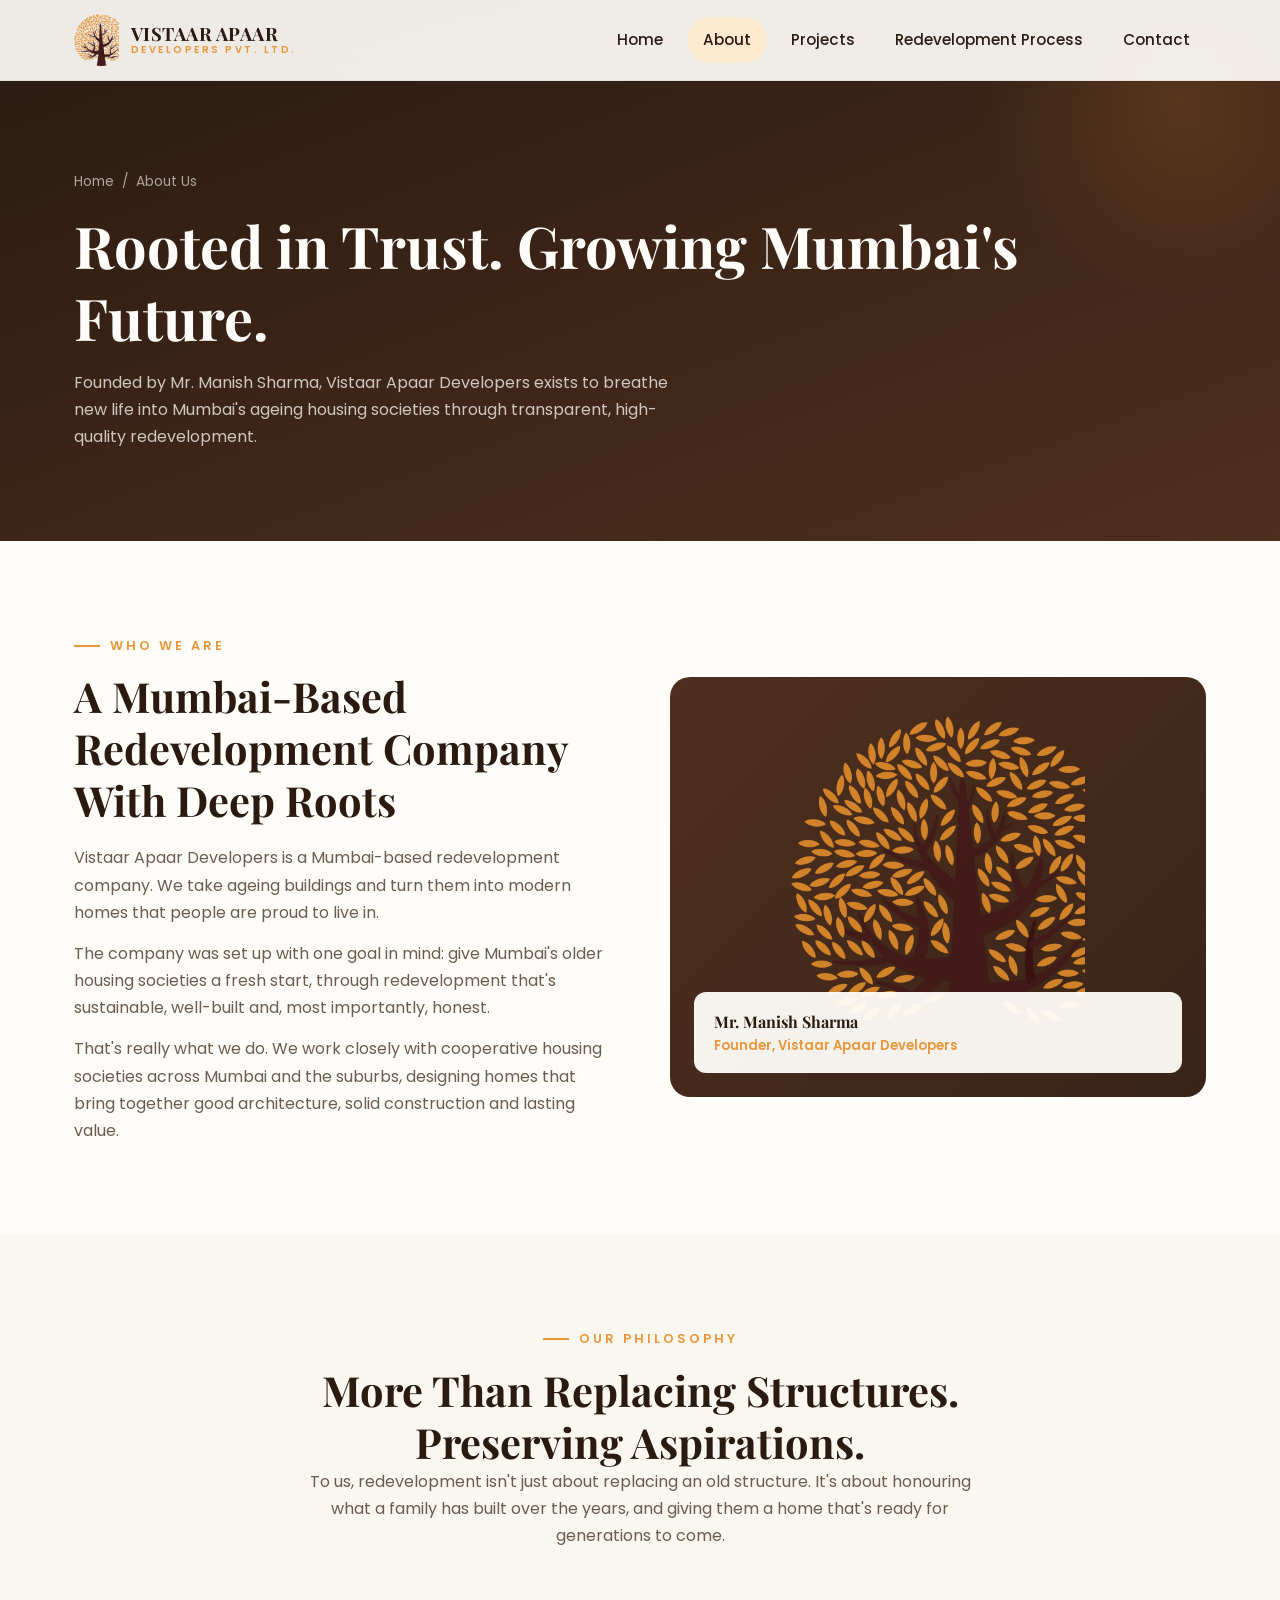
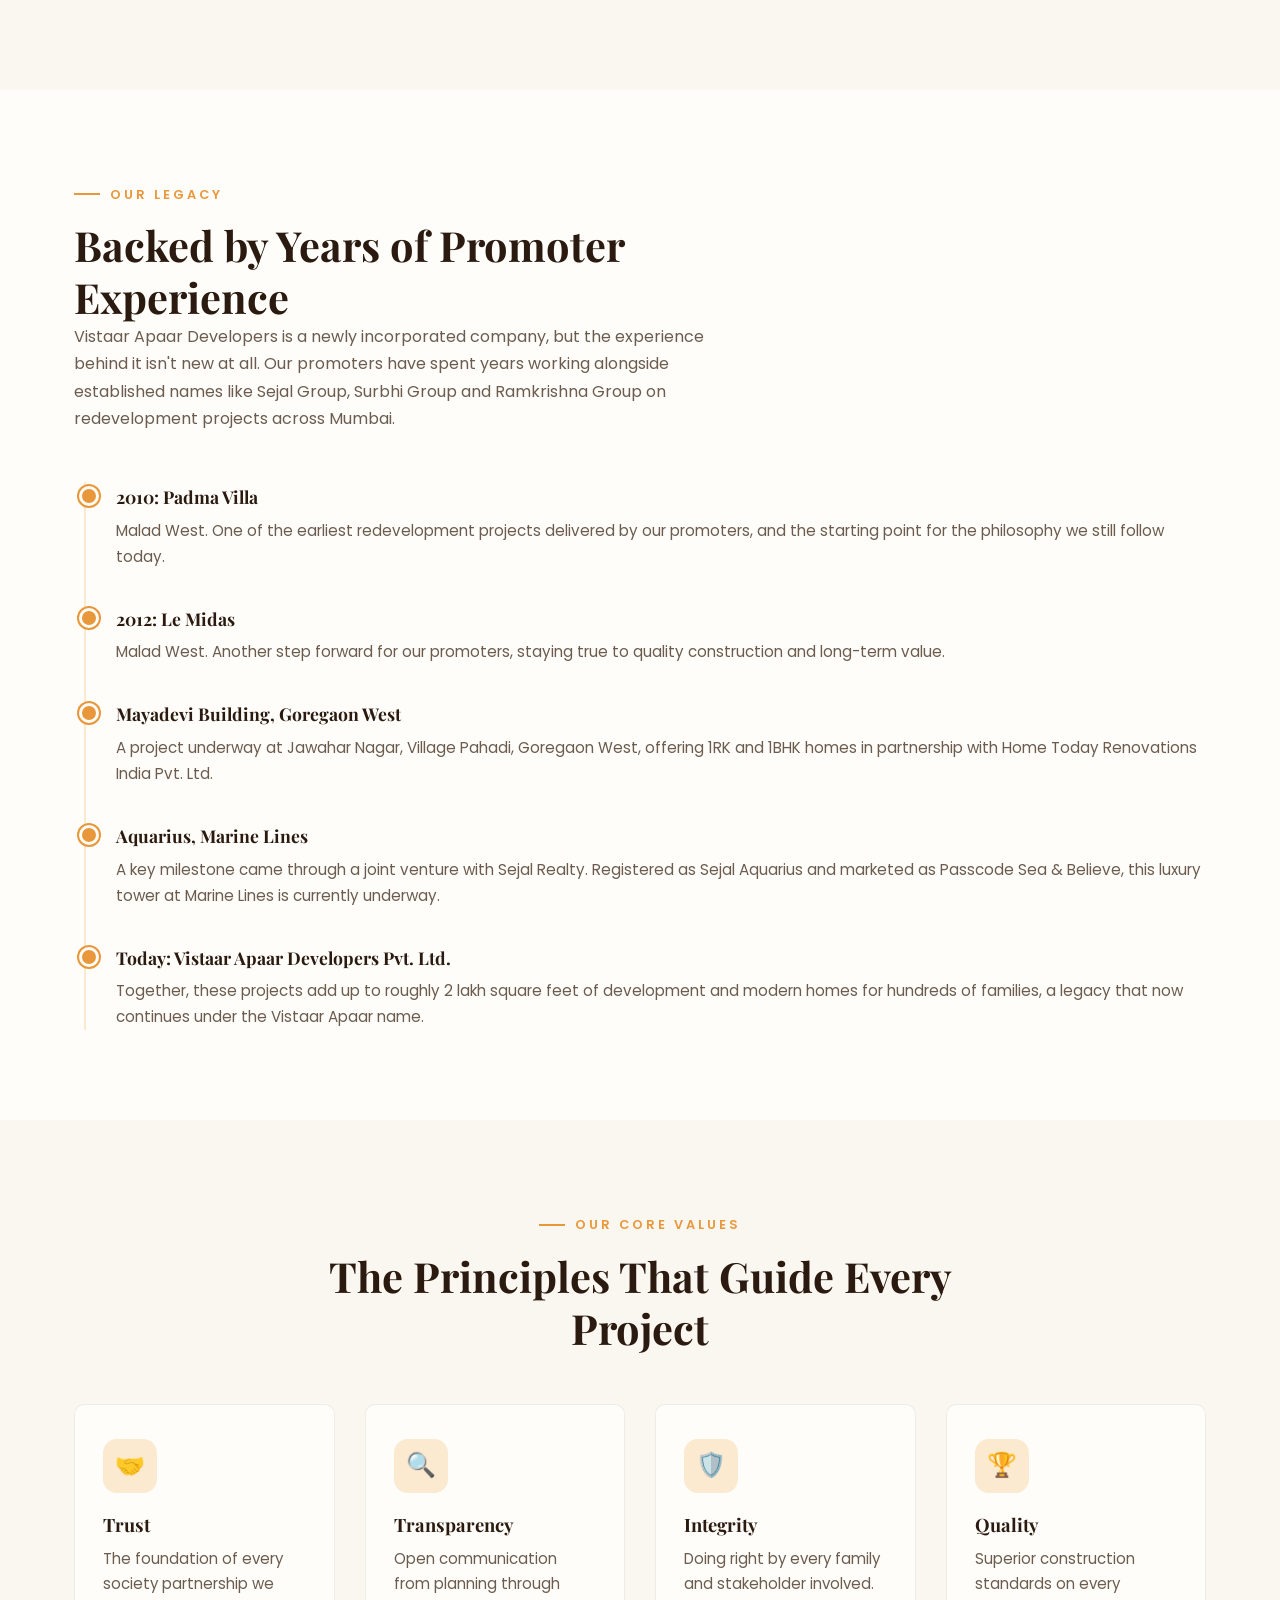
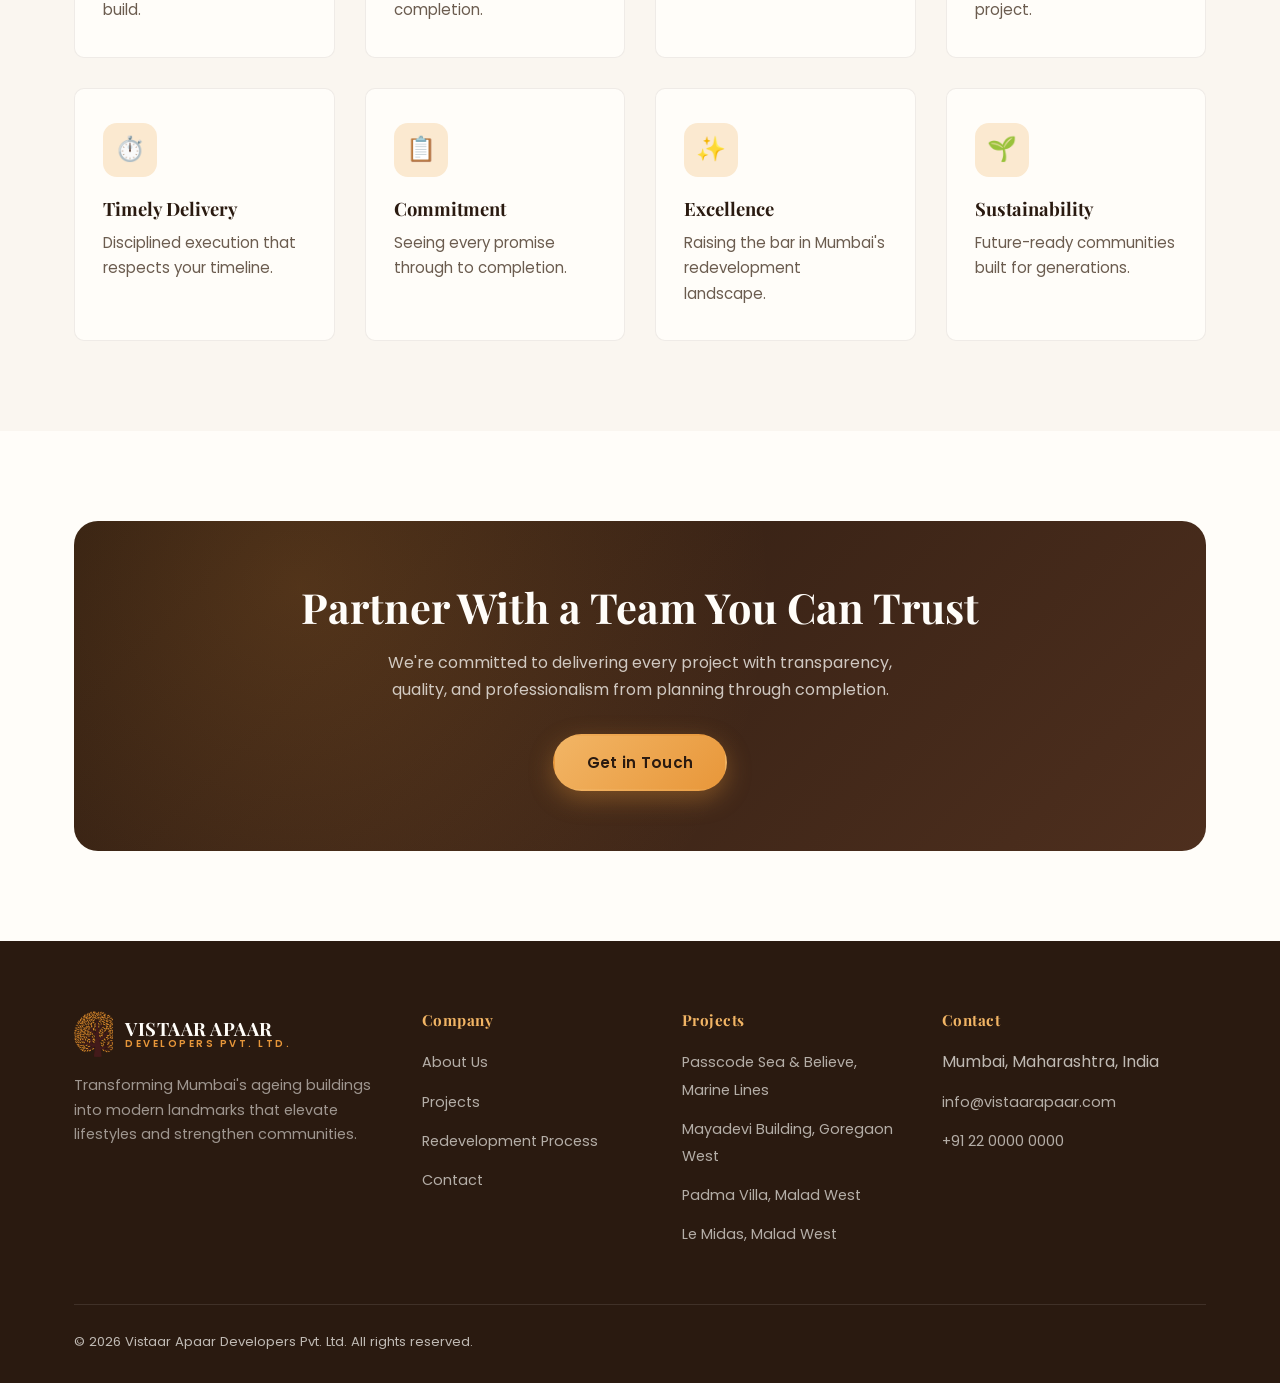
==== about.html @ 2e429c53 "Initial commit: Vistaar Apaar Developers website Static multi-page site (Home, About, Projects, Rede" ====
<!DOCTYPE html>
<html lang="en">
<head>
<meta charset="UTF-8">
<meta name="viewport" content="width=device-width, initial-scale=1.0">
<title>About Us | Vistaar Apaar Developers</title>
<meta name="description" content="Learn about Vistaar Apaar Developers Pvt. Ltd., founded by Mr. Manish Sharma, and our promoters' legacy of Mumbai redevelopment projects.">
<link rel="icon" href="assets/logo-icon.png" type="image/png">
<link rel="preconnect" href="https://fonts.googleapis.com">
<link href="https://fonts.googleapis.com/css2?family=Playfair+Display:wght@600;700;800&family=Poppins:wght@300;400;500;600;700&display=swap" rel="stylesheet">
<link rel="stylesheet" href="css/style.css">
</head>
<body>

<header class="site-header">
  <div class="header-inner">
    <a href="index.html" class="brand">
      <img src="assets/logo-icon.png" alt="Vistaar Apaar Developers logo">
      <span class="brand-text">
        <span class="name">VISTAAR APAAR</span>
        <span class="sub">DEVELOPERS PVT. LTD.</span>
      </span>
    </a>
    <nav class="nav-links">
      <a href="index.html">Home</a>
      <a href="about.html" class="active">About</a>
      <a href="projects.html">Projects</a>
      <a href="process.html">Redevelopment Process</a>
      <a href="contact.html">Contact</a>
    </nav>
    <button class="menu-toggle" aria-label="Menu"><span></span><span></span><span></span></button>
  </div>
</header>
<div class="nav-overlay"></div>

<section class="page-hero">
  <div class="container">
    <div class="breadcrumb"><a href="index.html">Home</a> / <span>About Us</span></div>
    <h1>Rooted in Trust. Growing Mumbai's Future.</h1>
    <p class="lead">Founded by Mr. Manish Sharma, Vistaar Apaar Developers exists to breathe new life into Mumbai's ageing housing societies through transparent, high-quality redevelopment.</p>
  </div>
</section>

<section class="section">
  <div class="container">
    <div class="split">
      <div class="reveal">
        <span class="eyebrow">Who We Are</span>
        <h2>A Mumbai-Based Redevelopment Company With Deep Roots</h2>
        <p style="margin-top:18px;">Vistaar Apaar Developers is a Mumbai-based redevelopment company. We take ageing buildings and turn them into modern homes that people are proud to live in.</p>
        <p style="margin-top:14px;">The company was set up with one goal in mind: give Mumbai's older housing societies a fresh start, through redevelopment that's sustainable, well-built and, most importantly, honest.</p>
        <p style="margin-top:14px;">That's really what we do. We work closely with cooperative housing societies across Mumbai and the suburbs, designing homes that bring together good architecture, solid construction and lasting value.</p>
      </div>
      <div class="split-media reveal">
        <img class="placeholder-tree" src="assets/logo-icon.png" alt="Vistaar Apaar emblem">
        <div class="founder-badge">
          <div class="name">Mr. Manish Sharma</div>
          <div class="role">Founder, Vistaar Apaar Developers</div>
        </div>
      </div>
    </div>
  </div>
</section>

<section class="section section-alt">
  <div class="container">
    <div class="section-head center reveal">
      <span class="eyebrow" style="margin-left:auto;margin-right:auto;">Our Philosophy</span>
      <h2>More Than Replacing Structures. Preserving Aspirations.</h2>
      <p>To us, redevelopment isn't just about replacing an old structure. It's about honouring what a family has built over the years, and giving them a home that's ready for generations to come.</p>
    </div>
  </div>
</section>

<section class="section">
  <div class="container">
    <div class="section-head reveal">
      <span class="eyebrow">Our Legacy</span>
      <h2>Backed by Years of Promoter Experience</h2>
      <p>Vistaar Apaar Developers is a newly incorporated company, but the experience behind it isn't new at all. Our promoters have spent years working alongside established names like Sejal Group, Surbhi Group and Ramkrishna Group on redevelopment projects across Mumbai.</p>
    </div>
    <div class="timeline">
      <div class="timeline-item reveal">
        <div class="year">2010: Padma Villa</div>
        <p>Malad West. One of the earliest redevelopment projects delivered by our promoters, and the starting point for the philosophy we still follow today.</p>
      </div>
      <div class="timeline-item reveal">
        <div class="year">2012: Le Midas</div>
        <p>Malad West. Another step forward for our promoters, staying true to quality construction and long-term value.</p>
      </div>
      <div class="timeline-item reveal">
        <div class="year">Mayadevi Building, Goregaon West</div>
        <p>A project underway at Jawahar Nagar, Village Pahadi, Goregaon West, offering 1RK and 1BHK homes in partnership with Home Today Renovations India Pvt. Ltd.</p>
      </div>
      <div class="timeline-item reveal">
        <div class="year">Aquarius, Marine Lines</div>
        <p>A key milestone came through a joint venture with Sejal Realty. Registered as Sejal Aquarius and marketed as Passcode Sea &amp; Believe, this luxury tower at Marine Lines is currently underway.</p>
      </div>
      <div class="timeline-item reveal">
        <div class="year">Today: Vistaar Apaar Developers Pvt. Ltd.</div>
        <p>Together, these projects add up to roughly 2 lakh square feet of development and modern homes for hundreds of families, a legacy that now continues under the Vistaar Apaar name.</p>
      </div>
    </div>
  </div>
</section>

<section class="section section-alt">
  <div class="container">
    <div class="section-head center reveal">
      <span class="eyebrow" style="margin-left:auto;margin-right:auto;">Our Core Values</span>
      <h2>The Principles That Guide Every Project</h2>
    </div>
    <div class="grid grid-4">
      <div class="value-card reveal"><div class="value-icon">🤝</div><h3>Trust</h3><p>The foundation of every society partnership we build.</p></div>
      <div class="value-card reveal"><div class="value-icon">🔍</div><h3>Transparency</h3><p>Open communication from planning through completion.</p></div>
      <div class="value-card reveal"><div class="value-icon">🛡️</div><h3>Integrity</h3><p>Doing right by every family and stakeholder involved.</p></div>
      <div class="value-card reveal"><div class="value-icon">🏆</div><h3>Quality</h3><p>Superior construction standards on every project.</p></div>
      <div class="value-card reveal"><div class="value-icon">⏱️</div><h3>Timely Delivery</h3><p>Disciplined execution that respects your timeline.</p></div>
      <div class="value-card reveal"><div class="value-icon">📋</div><h3>Commitment</h3><p>Seeing every promise through to completion.</p></div>
      <div class="value-card reveal"><div class="value-icon">✨</div><h3>Excellence</h3><p>Raising the bar in Mumbai's redevelopment landscape.</p></div>
      <div class="value-card reveal"><div class="value-icon">🌱</div><h3>Sustainability</h3><p>Future-ready communities built for generations.</p></div>
    </div>
  </div>
</section>

<section class="section">
  <div class="container">
    <div class="cta-band reveal">
      <h2>Partner With a Team You Can Trust</h2>
      <p>We're committed to delivering every project with transparency, quality, and professionalism from planning through completion.</p>
      <a href="contact.html" class="btn btn-primary">Get in Touch</a>
    </div>
  </div>
</section>

<footer class="site-footer">
  <div class="container">
    <div class="footer-top">
      <div class="footer-brand">
        <a href="index.html" class="brand">
          <img src="assets/logo-icon.png" alt="Vistaar Apaar logo" style="height:46px;">
          <span class="brand-text">
            <span class="name">VISTAAR APAAR</span>
            <span class="sub">DEVELOPERS PVT. LTD.</span>
          </span>
        </a>
        <p>Transforming Mumbai's ageing buildings into modern landmarks that elevate lifestyles and strengthen communities.</p>
      </div>
      <div class="footer-col">
        <h4>Company</h4>
        <ul>
          <li><a href="about.html">About Us</a></li>
          <li><a href="projects.html">Projects</a></li>
          <li><a href="process.html">Redevelopment Process</a></li>
          <li><a href="contact.html">Contact</a></li>
        </ul>
      </div>
      <div class="footer-col">
        <h4>Projects</h4>
        <ul>
          <li><a href="projects.html">Passcode Sea &amp; Believe, Marine Lines</a></li>
          <li><a href="projects.html">Mayadevi Building, Goregaon West</a></li>
          <li><a href="projects.html">Padma Villa, Malad West</a></li>
          <li><a href="projects.html">Le Midas, Malad West</a></li>
        </ul>
      </div>
      <div class="footer-col">
        <h4>Contact</h4>
        <ul>
          <li>Mumbai, Maharashtra, India</li>
          <li><a href="mailto:info@vistaarapaar.com">info@vistaarapaar.com</a></li>
          <li><a href="tel:+912200000000">+91 22 0000 0000</a></li>
        </ul>
      </div>
    </div>
    <div class="footer-bottom">
      <span>&copy; <span class="current-year"></span> Vistaar Apaar Developers Pvt. Ltd. All rights reserved.</span>
    </div>
  </div>
</footer>

<script src="js/main.js"></script>
</body>
</html>
---- css/style.css ----
/* ===========================
   Vistaar Apaar Developers
   Theme: warm brown + gold, inspired by logo
=========================== */

:root {
  --brown-dark: #3a2418;
  --brown: #4e2f1e;
  --brown-deep: #2a1a10;
  --gold: #e8973a;
  --gold-light: #f2b565;
  --gold-pale: #fbe9d0;
  --cream: #faf6f0;
  --off-white: #fffdf9;
  --text-dark: #2b1d14;
  --text-muted: #6b5c4f;
  --white: #ffffff;
  --shadow: rgba(58, 36, 24, 0.12);

  --font-heading: 'Playfair Display', Georgia, serif;
  --font-body: 'Poppins', 'Segoe UI', sans-serif;

  --container: 1180px;
  --radius: 10px;
  --transition: 0.3s ease;
}

* { margin: 0; padding: 0; box-sizing: border-box; }

html { scroll-behavior: smooth; }

body {
  font-family: var(--font-body);
  color: var(--text-dark);
  background: var(--off-white);
  line-height: 1.7;
  overflow-x: hidden;
}

img { max-width: 100%; display: block; }

a { text-decoration: none; color: inherit; }

ul { list-style: none; }

.container {
  max-width: var(--container);
  margin: 0 auto;
  padding: 0 24px;
}

h1, h2, h3, h4 {
  font-family: var(--font-heading);
  color: var(--brown-deep);
  line-height: 1.25;
  font-weight: 700;
}

h1 { font-size: clamp(2.2rem, 5vw, 3.6rem); }
h2 { font-size: clamp(1.8rem, 3.5vw, 2.6rem); }
h3 { font-size: 1.4rem; }

p { color: var(--text-muted); }

.section {
  padding: 90px 0;
}

.section-alt {
  background: var(--cream);
}

.eyebrow {
  display: inline-block;
  font-size: 0.8rem;
  letter-spacing: 3px;
  text-transform: uppercase;
  color: var(--gold);
  font-weight: 600;
  margin-bottom: 14px;
  position: relative;
  padding-left: 36px;
}
.eyebrow::before {
  content: '';
  position: absolute;
  left: 0;
  top: 50%;
  transform: translateY(-50%);
  width: 26px;
  height: 2px;
  background: var(--gold);
}

.section-head {
  max-width: 680px;
  margin-bottom: 50px;
}
.section-head.center {
  margin-left: auto;
  margin-right: auto;
  text-align: center;
}

/* ===== Buttons ===== */
.btn {
  display: inline-flex;
  align-items: center;
  gap: 10px;
  padding: 14px 32px;
  border-radius: 50px;
  font-weight: 600;
  font-size: 0.95rem;
  letter-spacing: 0.3px;
  transition: all var(--transition);
  border: 2px solid transparent;
  cursor: pointer;
}
.btn-primary {
  background: linear-gradient(135deg, var(--gold-light), var(--gold));
  color: var(--brown-deep);
  box-shadow: 0 8px 24px rgba(232, 151, 58, 0.35);
}
.btn-primary:hover {
  transform: translateY(-3px);
  box-shadow: 0 12px 30px rgba(232, 151, 58, 0.45);
}
.btn-outline {
  border-color: var(--gold);
  color: var(--gold);
  background: transparent;
}
.btn-outline:hover {
  background: var(--gold);
  color: var(--white);
}
.btn-light {
  background: var(--off-white);
  color: var(--brown-deep);
}
.btn-light:hover { transform: translateY(-3px); }

/* ===== Header ===== */
.site-header {
  position: fixed;
  top: 0;
  left: 0;
  width: 100%;
  z-index: 1000;
  background: rgba(255, 253, 249, 0.92);
  backdrop-filter: blur(10px);
  border-bottom: 1px solid rgba(58,36,24,0.06);
  transition: box-shadow var(--transition);
}
.site-header.scrolled {
  box-shadow: 0 6px 24px var(--shadow);
}
.header-inner {
  display: flex;
  align-items: center;
  justify-content: space-between;
  padding: 14px 24px;
  max-width: var(--container);
  margin: 0 auto;
}
.brand {
  display: flex;
  align-items: center;
  gap: 12px;
}
.brand img { height: 52px; width: auto; }
.brand-text {
  font-family: var(--font-heading);
  line-height: 1.1;
}
.brand-text .name {
  display: block;
  font-weight: 700;
  font-size: 1.15rem;
  color: var(--brown-deep);
  letter-spacing: 0.5px;
}
.brand-text .sub {
  display: block;
  font-size: 0.62rem;
  letter-spacing: 2.5px;
  color: var(--gold);
  font-weight: 600;
  font-family: var(--font-body);
}

.nav-links {
  display: flex;
  align-items: center;
  gap: 8px;
}
.nav-links a {
  padding: 10px 16px;
  font-size: 0.95rem;
  font-weight: 500;
  color: var(--text-dark);
  border-radius: 30px;
  transition: all var(--transition);
  position: relative;
}
.nav-links a:hover, .nav-links a.active {
  color: var(--brown-deep);
  background: var(--gold-pale);
}
.nav-cta { margin-left: 8px; }

.menu-toggle {
  display: none;
  flex-direction: column;
  gap: 5px;
  cursor: pointer;
  background: none;
  border: none;
  z-index: 1100;
}
.menu-toggle span {
  width: 26px;
  height: 2px;
  background: var(--brown-deep);
  transition: all var(--transition);
}

/* ===== Hero ===== */
.hero {
  position: relative;
  min-height: 92vh;
  display: flex;
  align-items: center;
  background: linear-gradient(160deg, var(--brown-deep) 0%, var(--brown) 55%, var(--brown-dark) 100%);
  overflow: hidden;
  padding-top: 90px;
}
.hero::before {
  content: '';
  position: absolute;
  inset: 0;
  background-image:
    radial-gradient(circle at 85% 20%, rgba(232,151,58,0.25), transparent 45%),
    radial-gradient(circle at 15% 85%, rgba(232,151,58,0.12), transparent 40%);
}
.hero-leaf-pattern {
  position: absolute;
  right: -120px;
  top: 50%;
  transform: translateY(-50%);
  width: 620px;
  height: 620px;
  opacity: 0.1;
  background: radial-gradient(circle, var(--gold) 0%, transparent 70%);
  border-radius: 50%;
}
.hero-inner {
  position: relative;
  z-index: 2;
  display: grid;
  grid-template-columns: 1.1fr 0.9fr;
  grid-template-areas:
    "title visual"
    "lead visual"
    "actions visual";
  row-gap: 14px;
  column-gap: 50px;
  align-items: center;
  max-width: var(--container);
  margin: 0 auto;
  padding: 60px 24px;
}
.hero-title { grid-area: title; }
.hero-lead { grid-area: lead; }
.hero-visual { grid-area: visual; }
.hero-actions-wrap { grid-area: actions; }
.hero-title .eyebrow { color: var(--gold-light); }
.hero-title .eyebrow::before { background: var(--gold-light); }
.hero h1 {
  color: var(--off-white);
}
.hero h1 span { color: var(--gold-light); }
.hero p.lead {
  color: rgba(255,253,249,0.78);
  font-size: 1.12rem;
  max-width: 520px;
  margin: 0;
}
.hero-actions {
  display: flex;
  gap: 16px;
  flex-wrap: wrap;
}
.hero-stats {
  display: grid;
  grid-template-columns: repeat(3, 1fr);
  gap: 14px;
  margin-top: 56px;
  max-width: 560px;
}
.stat-box {
  background: rgba(255,253,249,0.06);
  border: 1px solid rgba(232,151,58,0.25);
  border-radius: 12px;
  padding: 16px 8px;
  text-align: center;
}
.stat-box .num {
  font-family: var(--font-heading);
  font-size: 1.6rem;
  font-weight: 700;
  color: var(--gold-light);
  white-space: nowrap;
}
.stat-box .label {
  font-size: 0.72rem;
  color: rgba(255,253,249,0.65);
  margin-top: 2px;
}

.hero-visual {
  position: relative;
  display: flex;
  align-items: center;
  justify-content: center;
}
.hero-illustration {
  width: 100%;
  max-width: 640px;
  transform: translateY(-70px) scale(1.25);
  filter: drop-shadow(0 20px 50px rgba(0,0,0,0.45));
}

/* ===== Marquee / partners strip ===== */
.strip {
  background: var(--brown-deep);
  padding: 22px 0;
  overflow: hidden;
}
.strip-track {
  display: flex;
  white-space: nowrap;
  width: max-content;
  animation: marquee 22s linear infinite;
}
.strip-track span {
  display: inline-block;
  margin-right: 60px;
  color: rgba(255,253,249,0.55);
  font-family: var(--font-heading);
  font-size: 1.1rem;
  letter-spacing: 1px;
}
@keyframes marquee {
  0% { transform: translateX(0); }
  100% { transform: translateX(-50%); }
}

/* ===== Cards grid ===== */
.grid {
  display: grid;
  gap: 30px;
}
.grid-3 { grid-template-columns: repeat(3, 1fr); }
.grid-2 { grid-template-columns: repeat(2, 1fr); }
.grid-4 { grid-template-columns: repeat(4, 1fr); }

.value-card {
  background: var(--off-white);
  border: 1px solid rgba(58,36,24,0.08);
  border-radius: var(--radius);
  padding: 34px 28px;
  transition: all var(--transition);
}
.value-card:hover {
  transform: translateY(-6px);
  box-shadow: 0 16px 40px var(--shadow);
  border-color: var(--gold);
}
.value-icon {
  width: 54px;
  height: 54px;
  border-radius: 14px;
  background: var(--gold-pale);
  display: flex;
  align-items: center;
  justify-content: center;
  margin-bottom: 20px;
  font-size: 1.5rem;
}
.value-card h3 { margin-bottom: 10px; font-size: 1.15rem; }
.value-card p { font-size: 0.94rem; }

/* ===== About / split sections ===== */
.split {
  display: grid;
  grid-template-columns: 1fr 1fr;
  gap: 60px;
  align-items: center;
}
.split-media {
  position: relative;
  border-radius: 20px;
  overflow: hidden;
  min-height: 420px;
  background: linear-gradient(135deg, var(--brown), var(--brown-dark));
  display: flex;
  align-items: center;
  justify-content: center;
}
.split-media .placeholder-tree {
  width: 55%;
  opacity: 0.9;
}
.founder-badge {
  position: absolute;
  bottom: 24px;
  left: 24px;
  right: 24px;
  background: rgba(255,253,249,0.95);
  border-radius: 12px;
  padding: 16px 20px;
}
.founder-badge .name { font-weight: 700; color: var(--brown-deep); font-family: var(--font-heading); }
.founder-badge .role { font-size: 0.82rem; color: var(--gold); font-weight: 600; }

.timeline {
  border-left: 2px solid var(--gold-pale);
  margin-left: 10px;
  padding-left: 30px;
}
.timeline-item {
  position: relative;
  padding-bottom: 34px;
}
.timeline-item:last-child { padding-bottom: 0; }
.timeline-item::before {
  content: '';
  position: absolute;
  left: -37px;
  top: 4px;
  width: 14px;
  height: 14px;
  border-radius: 50%;
  background: var(--gold);
  border: 3px solid var(--off-white);
  box-shadow: 0 0 0 2px var(--gold);
}
.timeline-item .year {
  font-family: var(--font-heading);
  font-weight: 700;
  color: var(--brown-deep);
  font-size: 1.1rem;
}
.timeline-item p { margin-top: 6px; font-size: 0.95rem; }

/* ===== Project cards ===== */
.project-card {
  border-radius: 18px;
  overflow: hidden;
  background: var(--off-white);
  border: 1px solid rgba(58,36,24,0.08);
  transition: all var(--transition);
}
.project-card:hover {
  box-shadow: 0 20px 50px var(--shadow);
  transform: translateY(-6px);
}
.project-media {
  height: 260px;
  background: linear-gradient(135deg, var(--gold-pale), var(--cream));
  display: flex;
  align-items: center;
  justify-content: center;
  position: relative;
  padding: 14px;
}
.project-media .tag {
  position: absolute;
  top: 16px;
  left: 16px;
  background: var(--brown-deep);
  color: var(--gold-light);
  font-size: 0.72rem;
  letter-spacing: 1px;
  padding: 6px 14px;
  border-radius: 30px;
  text-transform: uppercase;
  font-weight: 600;
}
.project-media svg { width: 70px; height: 70px; opacity: 0.5; }
.project-media img { width: 100%; height: 100%; object-fit: contain; }
.project-body { padding: 26px; }
.project-body h3 { margin-bottom: 6px; }
.project-meta {
  display: flex;
  gap: 14px;
  margin: 14px 0;
  flex-wrap: wrap;
}
.project-meta span {
  font-size: 0.8rem;
  color: var(--text-muted);
  display: flex;
  align-items: center;
  gap: 6px;
}
.project-meta strong { color: var(--brown-deep); }

/* ===== Process steps ===== */
.process-steps {
  display: grid;
  grid-template-columns: repeat(2, 1fr);
  gap: 24px;
}
.process-step {
  display: flex;
  gap: 22px;
  background: var(--off-white);
  border: 1px solid rgba(58,36,24,0.08);
  border-radius: var(--radius);
  padding: 30px;
}
.process-step .num {
  font-family: var(--font-heading);
  font-size: 2.2rem;
  font-weight: 700;
  color: var(--gold-pale);
  -webkit-text-stroke: 1.5px var(--gold);
  line-height: 1;
  flex-shrink: 0;
}
.process-step h3 { margin-bottom: 8px; }
.process-step p { font-size: 0.93rem; }

/* ===== CTA band ===== */
.cta-band {
  background: linear-gradient(135deg, var(--brown-deep), var(--brown));
  border-radius: 24px;
  padding: 60px;
  text-align: center;
  position: relative;
  overflow: hidden;
}
.cta-band::before {
  content: '';
  position: absolute;
  inset: 0;
  background: radial-gradient(circle at 20% 20%, rgba(232,151,58,0.18), transparent 50%);
}
.cta-band h2 { color: var(--off-white); position: relative; }
.cta-band p { color: rgba(255,253,249,0.75); max-width: 560px; margin: 16px auto 30px; position: relative; }
.cta-band .btn-primary { position: relative; }

/* ===== Testimonials ===== */
.testimonial-card {
  background: var(--cream);
  border-radius: var(--radius);
  padding: 34px;
  border-left: 4px solid var(--gold);
}
.testimonial-card p { font-style: italic; color: var(--text-dark); margin-bottom: 18px; }
.testimonial-who { font-weight: 600; color: var(--brown-deep); font-family: var(--font-heading); }
.testimonial-who span { display: block; font-size: 0.8rem; color: var(--gold); font-weight: 500; font-family: var(--font-body); }

/* ===== Contact ===== */
.contact-grid {
  display: grid;
  grid-template-columns: 0.9fr 1.1fr;
  gap: 50px;
}
.contact-info-card {
  background: linear-gradient(160deg, var(--brown-deep), var(--brown));
  border-radius: 20px;
  padding: 44px;
  color: var(--off-white);
}
.contact-info-card h3 { color: var(--off-white); margin-bottom: 24px; }
.contact-item {
  display: flex;
  gap: 16px;
  margin-bottom: 26px;
  align-items: flex-start;
}
.contact-item .icon {
  width: 42px;
  height: 42px;
  border-radius: 10px;
  background: rgba(232,151,58,0.18);
  color: var(--gold-light);
  display: flex;
  align-items: center;
  justify-content: center;
  flex-shrink: 0;
}
.contact-item .label { font-size: 0.78rem; color: var(--gold-light); letter-spacing: 1px; text-transform: uppercase; margin-bottom: 4px; }
.contact-item p, .contact-item a { color: rgba(255,253,249,0.85); font-size: 0.95rem; }

.contact-form {
  background: var(--off-white);
  border: 1px solid rgba(58,36,24,0.08);
  border-radius: 20px;
  padding: 44px;
}
.form-row {
  display: grid;
  grid-template-columns: 1fr 1fr;
  gap: 18px;
  margin-bottom: 18px;
}
.form-group { margin-bottom: 18px; }
.form-group label {
  display: block;
  font-size: 0.85rem;
  font-weight: 600;
  color: var(--brown-deep);
  margin-bottom: 8px;
}
.form-group input, .form-group textarea, .form-group select {
  width: 100%;
  padding: 13px 16px;
  border: 1.5px solid rgba(58,36,24,0.15);
  border-radius: 10px;
  font-family: var(--font-body);
  font-size: 0.95rem;
  background: var(--cream);
  transition: border-color var(--transition);
}
.form-group input:focus, .form-group textarea:focus, .form-group select:focus {
  outline: none;
  border-color: var(--gold);
  background: var(--off-white);
}
.form-group textarea { resize: vertical; min-height: 120px; }

/* ===== Map ===== */
.map-wrap {
  border-radius: 20px;
  overflow: hidden;
  border: 1px solid rgba(58,36,24,0.08);
  margin-top: 50px;
}
.map-wrap iframe { width: 100%; height: 380px; border: 0; display: block; filter: grayscale(0.2) sepia(0.15); }

/* ===== Footer ===== */
.site-footer {
  background: var(--brown-deep);
  color: rgba(255,253,249,0.7);
  padding: 70px 0 30px;
}
.footer-top {
  display: grid;
  grid-template-columns: 1.4fr 1fr 1fr 1.2fr;
  gap: 40px;
  padding-bottom: 44px;
  border-bottom: 1px solid rgba(255,253,249,0.1);
}
.footer-brand .brand-text .name { color: var(--off-white); }
.footer-brand p { margin-top: 16px; font-size: 0.9rem; max-width: 300px; color: rgba(255,253,249,0.55); }
.footer-col h4 { color: var(--gold-light); font-size: 0.95rem; margin-bottom: 18px; letter-spacing: 0.5px; }
.footer-col ul li { margin-bottom: 12px; }
.footer-col ul li a { font-size: 0.9rem; color: rgba(255,253,249,0.65); transition: color var(--transition); }
.footer-col ul li a:hover { color: var(--gold-light); }
.footer-social { display: flex; gap: 12px; margin-top: 18px; }
.footer-social a {
  width: 38px; height: 38px;
  border-radius: 50%;
  background: rgba(255,253,249,0.08);
  display: flex; align-items: center; justify-content: center;
  transition: all var(--transition);
}
.footer-social a:hover { background: var(--gold); color: var(--brown-deep); }
.footer-bottom {
  display: flex;
  justify-content: space-between;
  align-items: center;
  padding-top: 26px;
  font-size: 0.82rem;
  flex-wrap: wrap;
  gap: 10px;
}
.footer-bottom a:hover { color: var(--gold-light); }

/* ===== Page hero (inner pages) ===== */
.page-hero {
  background: linear-gradient(160deg, var(--brown-deep), var(--brown));
  padding: 170px 0 90px;
  position: relative;
  overflow: hidden;
}
.page-hero::before {
  content: '';
  position: absolute;
  right: -100px; top: -100px;
  width: 400px; height: 400px;
  background: radial-gradient(circle, rgba(232,151,58,0.15), transparent 70%);
  border-radius: 50%;
}
.page-hero h1 { color: var(--off-white); position: relative; }
.breadcrumb {
  position: relative;
  display: flex;
  gap: 8px;
  align-items: center;
  font-size: 0.85rem;
  color: rgba(255,253,249,0.6);
  margin-bottom: 16px;
}
.breadcrumb a:hover { color: var(--gold-light); }
.page-hero p.lead { color: rgba(255,253,249,0.75); max-width: 600px; margin-top: 16px; position: relative; }

/* ===== Utilities ===== */
.text-center { text-align: center; }
.mt-40 { margin-top: 40px; }
.badge-pill {
  display: inline-block;
  background: var(--gold-pale);
  color: var(--brown-deep);
  padding: 6px 16px;
  border-radius: 30px;
  font-size: 0.78rem;
  font-weight: 600;
  letter-spacing: 0.5px;
}

/* ===== Intro logo reveal (home page only) ===== */
body.intro-active { overflow: hidden; }

.intro-overlay {
  position: fixed;
  inset: 0;
  z-index: 5000;
  background: var(--off-white);
  display: flex;
  align-items: center;
  justify-content: center;
  transition: opacity 0.7s ease, visibility 0.7s ease;
}
.intro-overlay.intro-hide {
  opacity: 0;
  visibility: hidden;
  pointer-events: none;
}
.intro-logo {
  width: 340px;
  max-width: 70vw;
  opacity: 0;
  transform: scale(0.75) translateY(10px);
  animation: introLogoIn 1.1s cubic-bezier(0.16, 1, 0.3, 1) forwards 0.15s;
}
@keyframes introLogoIn {
  to { opacity: 1; transform: scale(1) translateY(0); }
}

/* ===== Reveal animation ===== */
.reveal {
  opacity: 0;
  transform: translateY(30px);
  transition: all 0.8s cubic-bezier(0.16, 1, 0.3, 1);
}
.reveal.active {
  opacity: 1;
  transform: translateY(0);
}

/* ===== Responsive ===== */
@media (max-width: 980px) {
  .hero-inner {
    grid-template-columns: 1fr;
    grid-template-areas:
      "title"
      "visual"
      "lead"
      "actions";
    row-gap: 24px;
  }
  .hero-illustration { transform: none; }
  .split { grid-template-columns: 1fr; }
  .split-media { min-height: 320px; order: -1; }
  .contact-grid { grid-template-columns: 1fr; }
  .footer-top { grid-template-columns: 1fr 1fr; }
  .grid-3 { grid-template-columns: repeat(2, 1fr); }
  .grid-4 { grid-template-columns: repeat(2, 1fr); }
  .process-steps { grid-template-columns: 1fr; }
}

@media (max-width: 900px) {
  .nav-links { display: none; }
  .menu-toggle { display: flex; }
  .header-inner { padding: 12px 20px; }
  .strip-track { animation-duration: 12s; }
  .hero-stats { max-width: 100%; gap: 10px; margin-top: 36px; }
  .stat-box { padding: 12px 6px; }
  .stat-box .num { font-size: 1.25rem; }
  .stat-box .label { font-size: 0.62rem; }
  .hero-actions { flex-direction: column; }
  .hero-actions .btn { width: 100%; justify-content: center; }
  .grid-3, .grid-4, .grid-2 { grid-template-columns: 1fr; }
  .form-row { grid-template-columns: 1fr; }
  .footer-top { grid-template-columns: 1fr; }
  .cta-band { padding: 40px 24px; }
  .section { padding: 60px 0; }

  .nav-links.mobile-open {
    display: flex;
    flex-direction: column;
    position: fixed;
    top: 0; right: 0;
    width: 78%;
    max-width: 320px;
    height: 100vh;
    background: var(--off-white);
    padding: 100px 30px 30px;
    box-shadow: -10px 0 40px rgba(0,0,0,0.15);
    gap: 4px;
    z-index: 1050;
  }
  .nav-links.mobile-open a { width: 100%; }
  .nav-overlay {
    display: none;
    position: fixed;
    inset: 0;
    background: rgba(0,0,0,0.4);
    z-index: 1040;
  }
  .nav-overlay.active { display: block; }
}
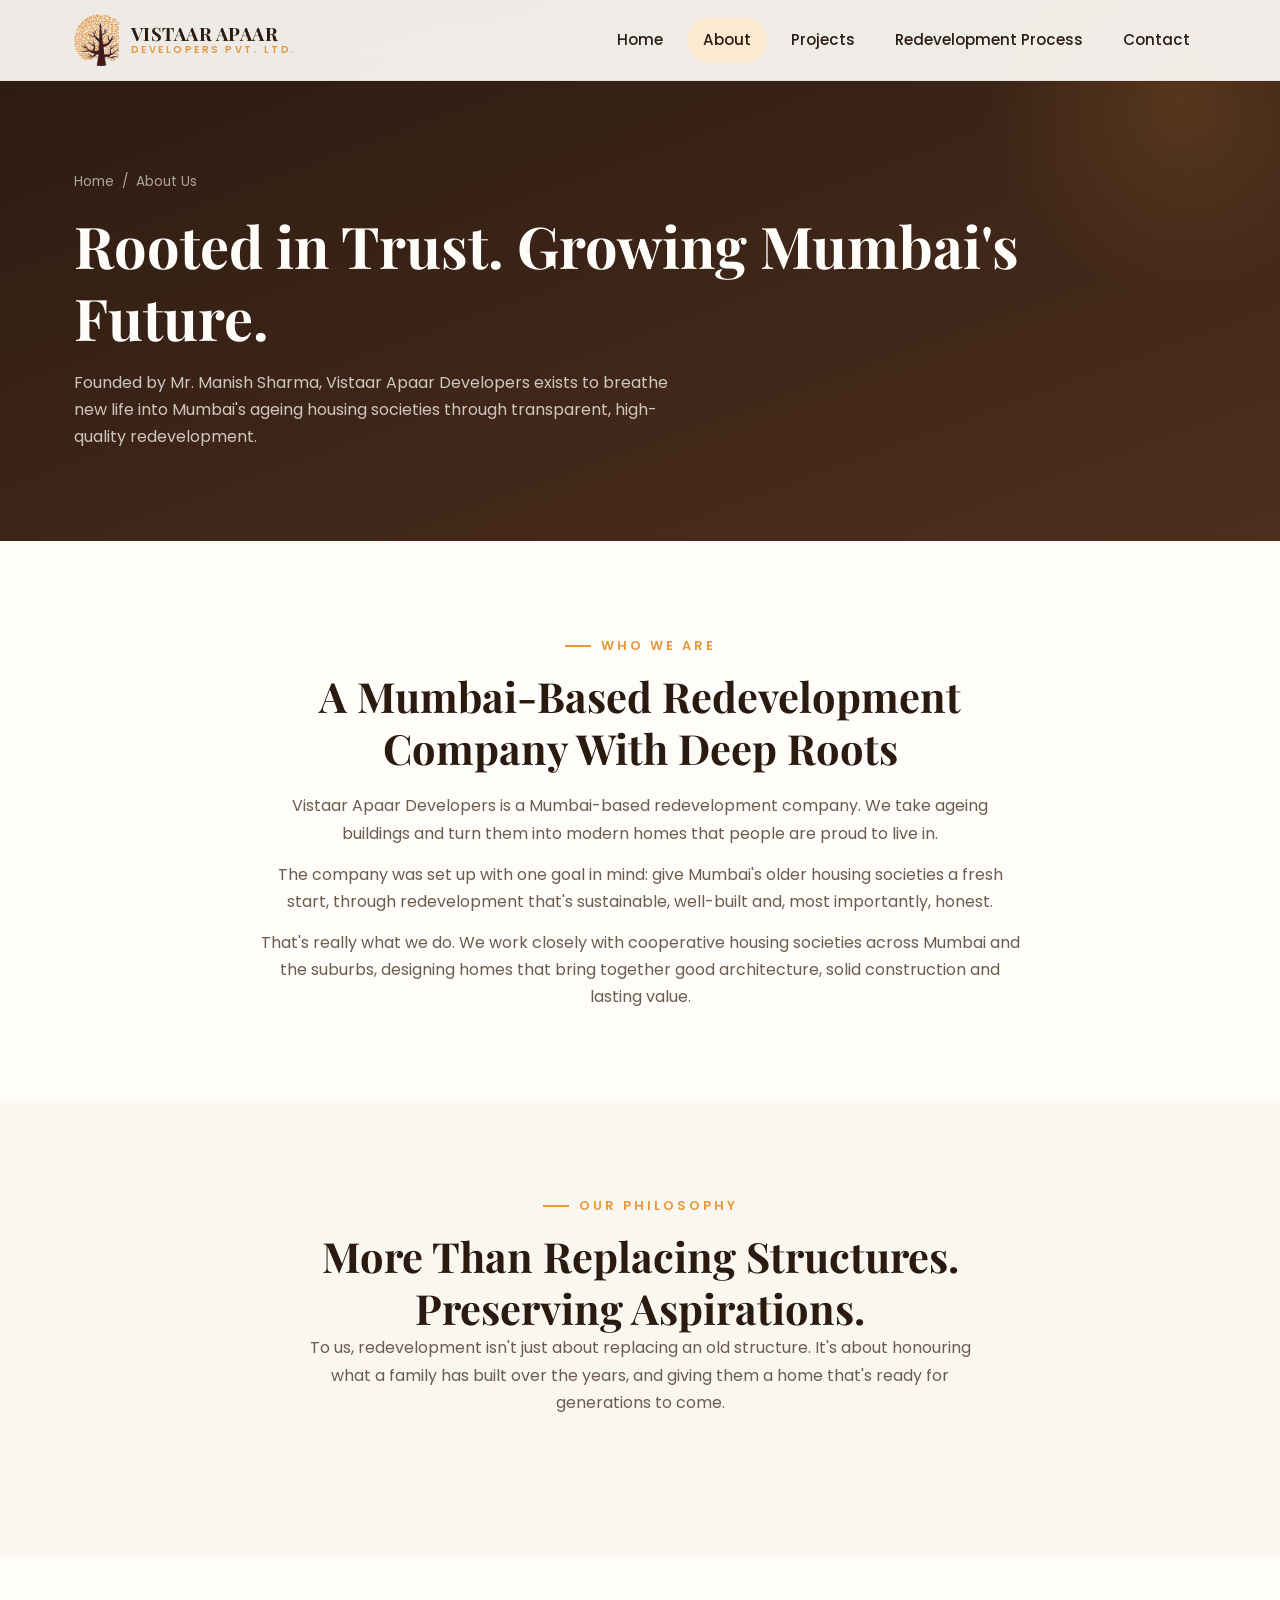
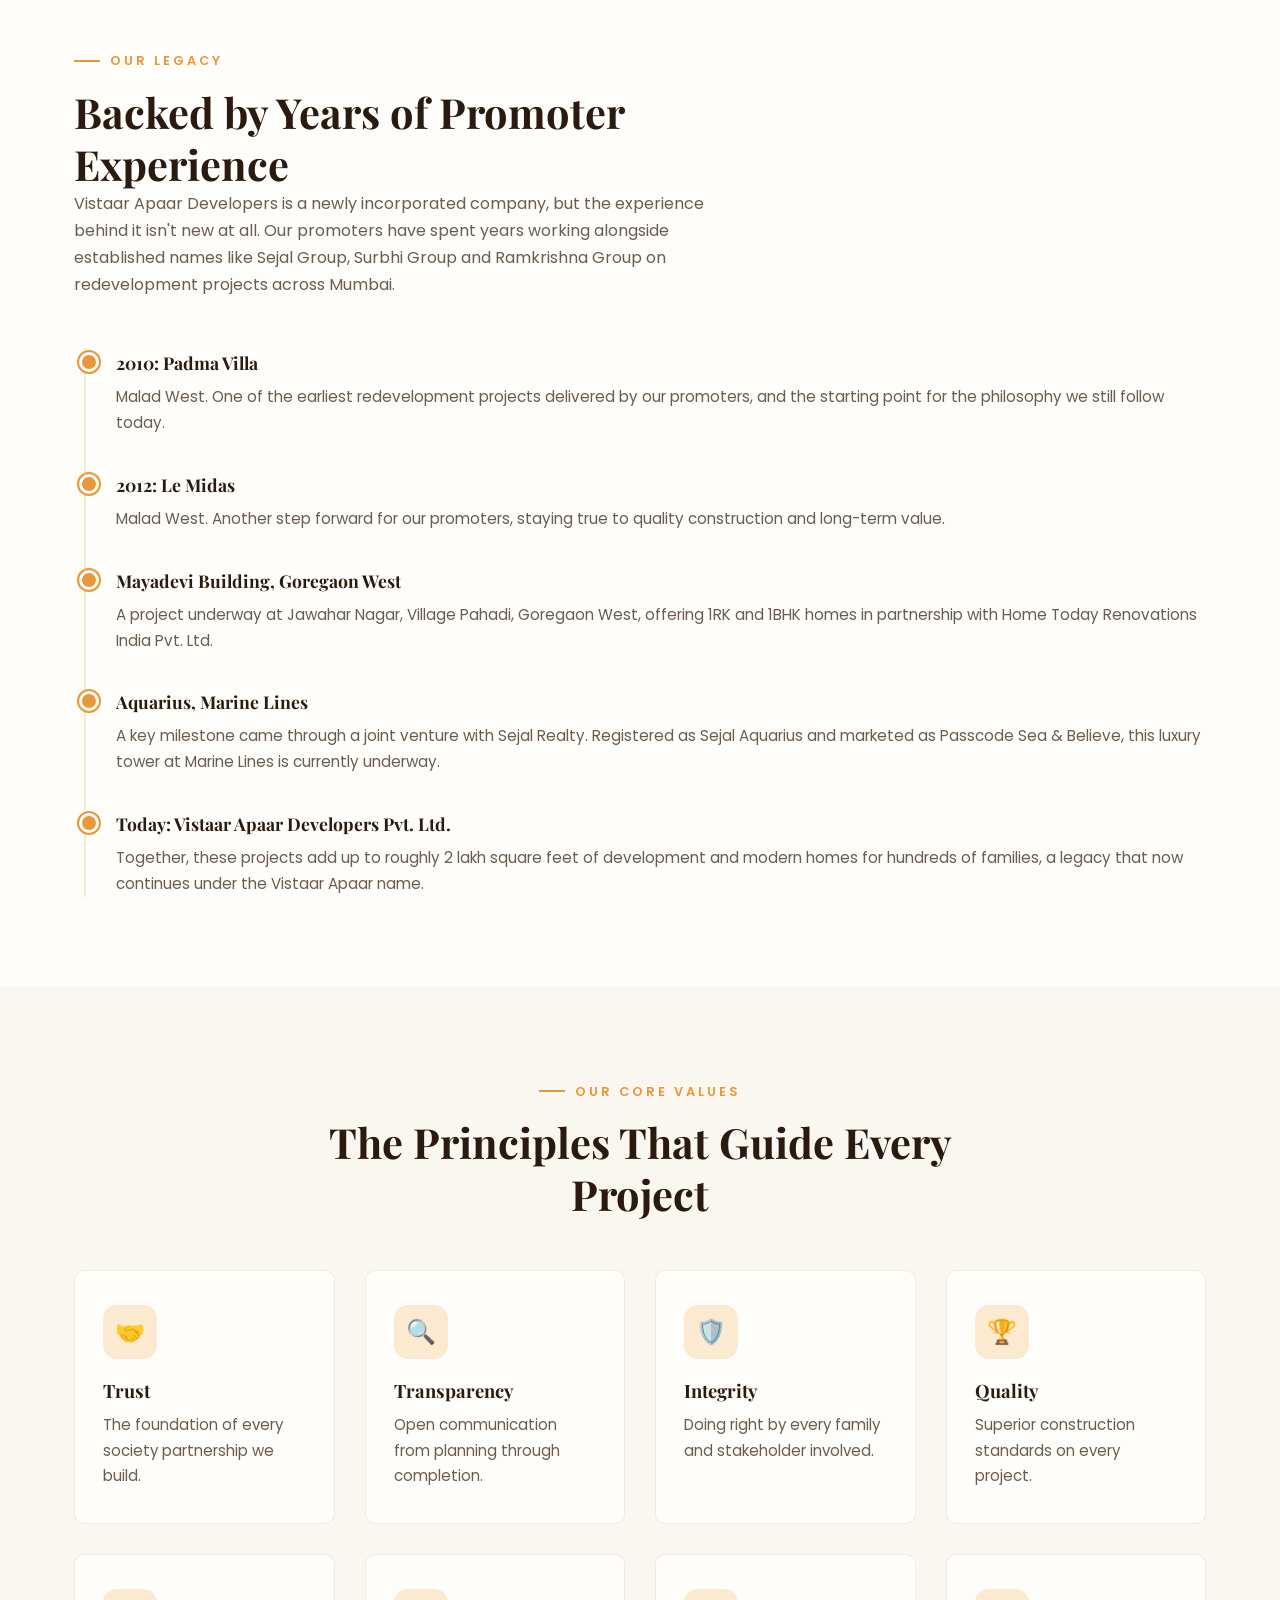
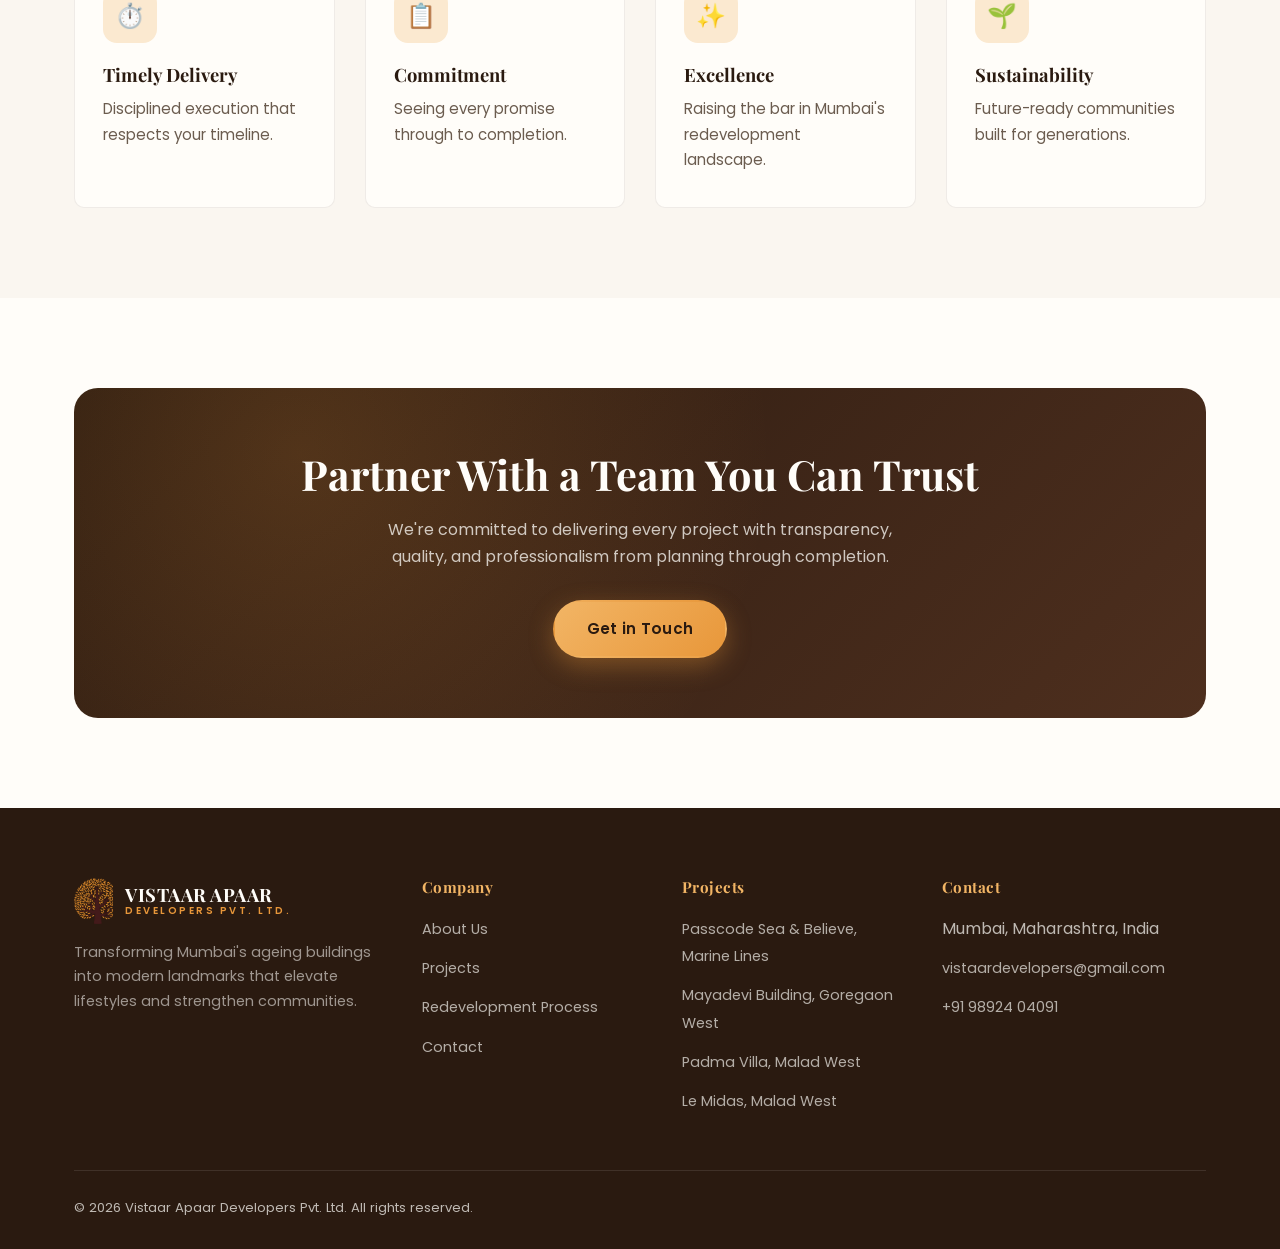
==== commit f4a40a5a: "Update contact info, fix hero/marquee layout, simplify about page Use real phone, email and office a" ====
--- a/about.html
+++ b/about.html
@@ -43,21 +43,12 @@
 
 <section class="section">
   <div class="container">
-    <div class="split">
-      <div class="reveal">
-        <span class="eyebrow">Who We Are</span>
-        <h2>A Mumbai-Based Redevelopment Company With Deep Roots</h2>
-        <p style="margin-top:18px;">Vistaar Apaar Developers is a Mumbai-based redevelopment company. We take ageing buildings and turn them into modern homes that people are proud to live in.</p>
-        <p style="margin-top:14px;">The company was set up with one goal in mind: give Mumbai's older housing societies a fresh start, through redevelopment that's sustainable, well-built and, most importantly, honest.</p>
-        <p style="margin-top:14px;">That's really what we do. We work closely with cooperative housing societies across Mumbai and the suburbs, designing homes that bring together good architecture, solid construction and lasting value.</p>
-      </div>
-      <div class="split-media reveal">
-        <img class="placeholder-tree" src="assets/logo-icon.png" alt="Vistaar Apaar emblem">
-        <div class="founder-badge">
-          <div class="name">Mr. Manish Sharma</div>
-          <div class="role">Founder, Vistaar Apaar Developers</div>
-        </div>
-      </div>
+    <div class="reveal" style="max-width:760px;margin:0 auto;text-align:center;">
+      <span class="eyebrow" style="margin-left:auto;margin-right:auto;">Who We Are</span>
+      <h2>A Mumbai-Based Redevelopment Company With Deep Roots</h2>
+      <p style="margin-top:18px;">Vistaar Apaar Developers is a Mumbai-based redevelopment company. We take ageing buildings and turn them into modern homes that people are proud to live in.</p>
+      <p style="margin-top:14px;">The company was set up with one goal in mind: give Mumbai's older housing societies a fresh start, through redevelopment that's sustainable, well-built and, most importantly, honest.</p>
+      <p style="margin-top:14px;">That's really what we do. We work closely with cooperative housing societies across Mumbai and the suburbs, designing homes that bring together good architecture, solid construction and lasting value.</p>
     </div>
   </div>
 </section>
@@ -168,8 +159,8 @@
         <h4>Contact</h4>
         <ul>
           <li>Mumbai, Maharashtra, India</li>
-          <li><a href="mailto:info@vistaarapaar.com">info@vistaarapaar.com</a></li>
-          <li><a href="tel:+912200000000">+91 22 0000 0000</a></li>
+          <li><a href="mailto:vistaardevelopers@gmail.com">vistaardevelopers@gmail.com</a></li>
+          <li><a href="tel:+919892404091">+91 98924 04091</a></li>
         </ul>
       </div>
     </div>
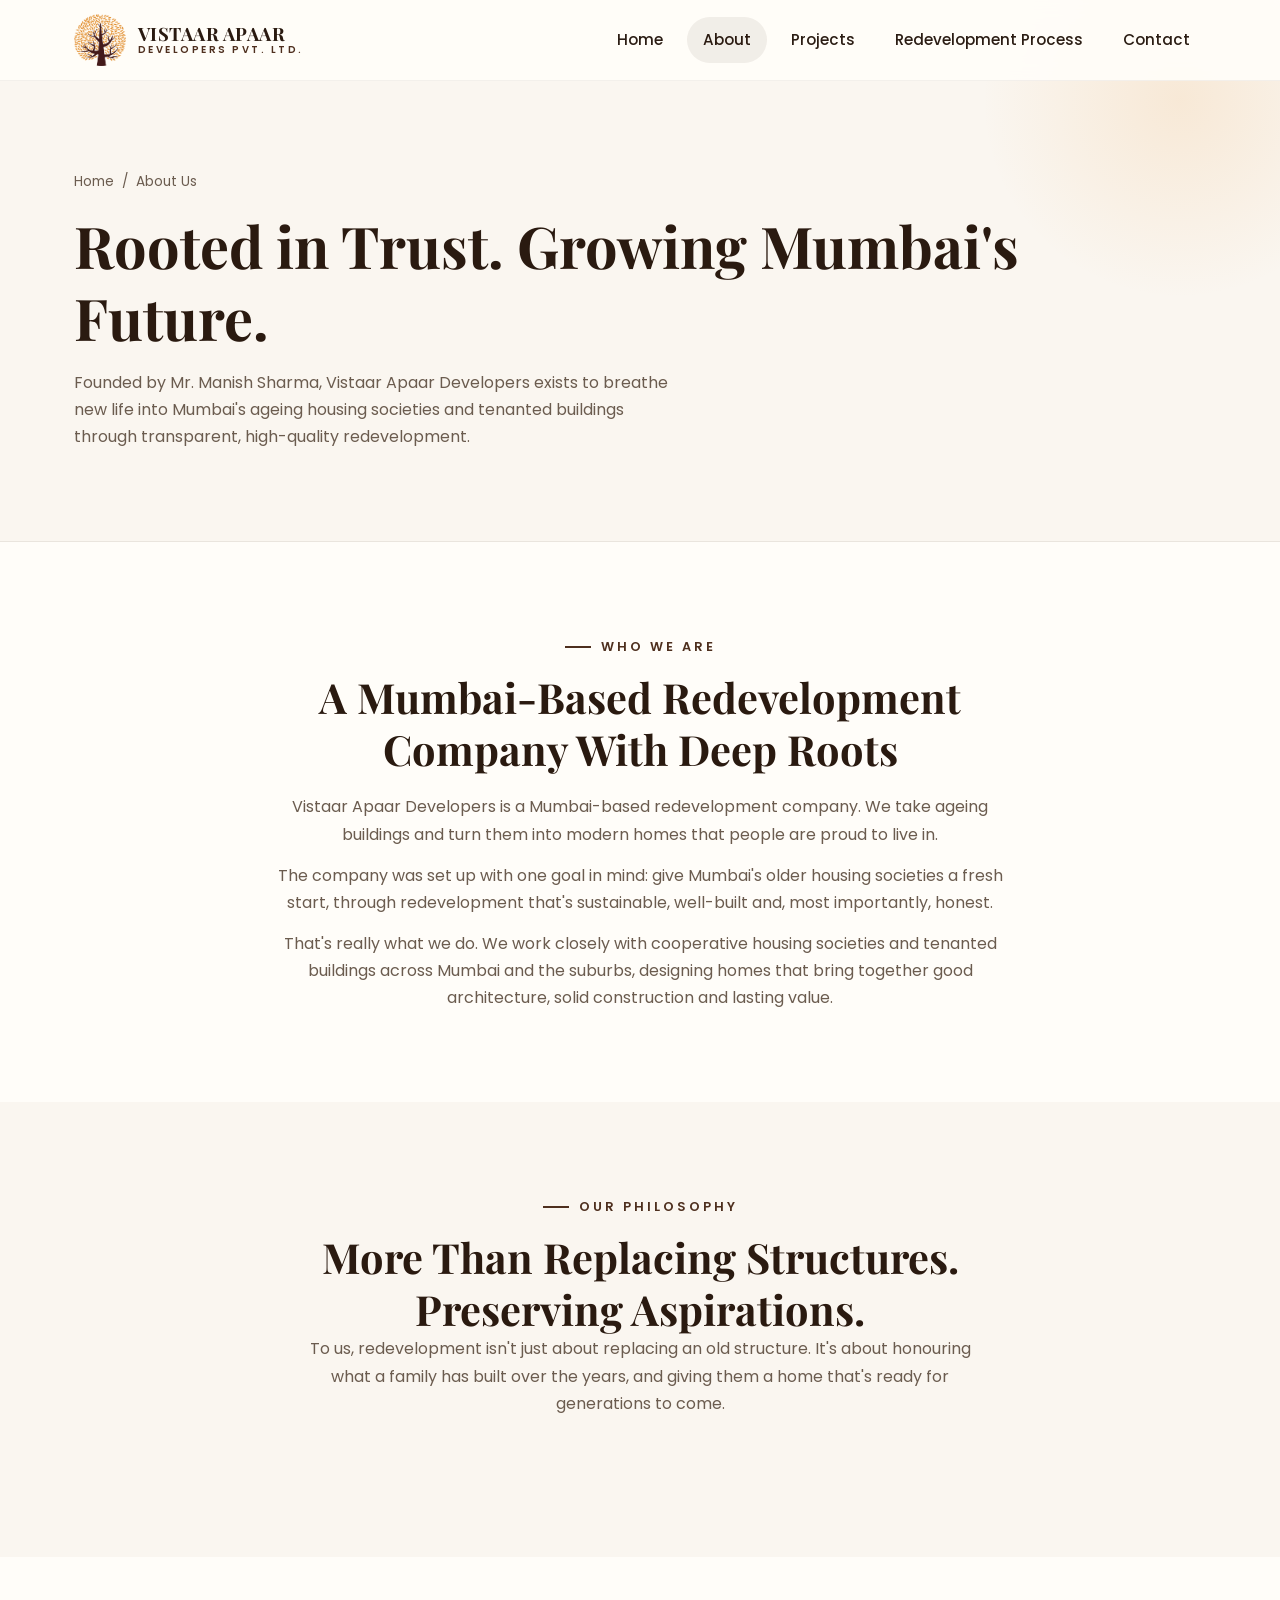
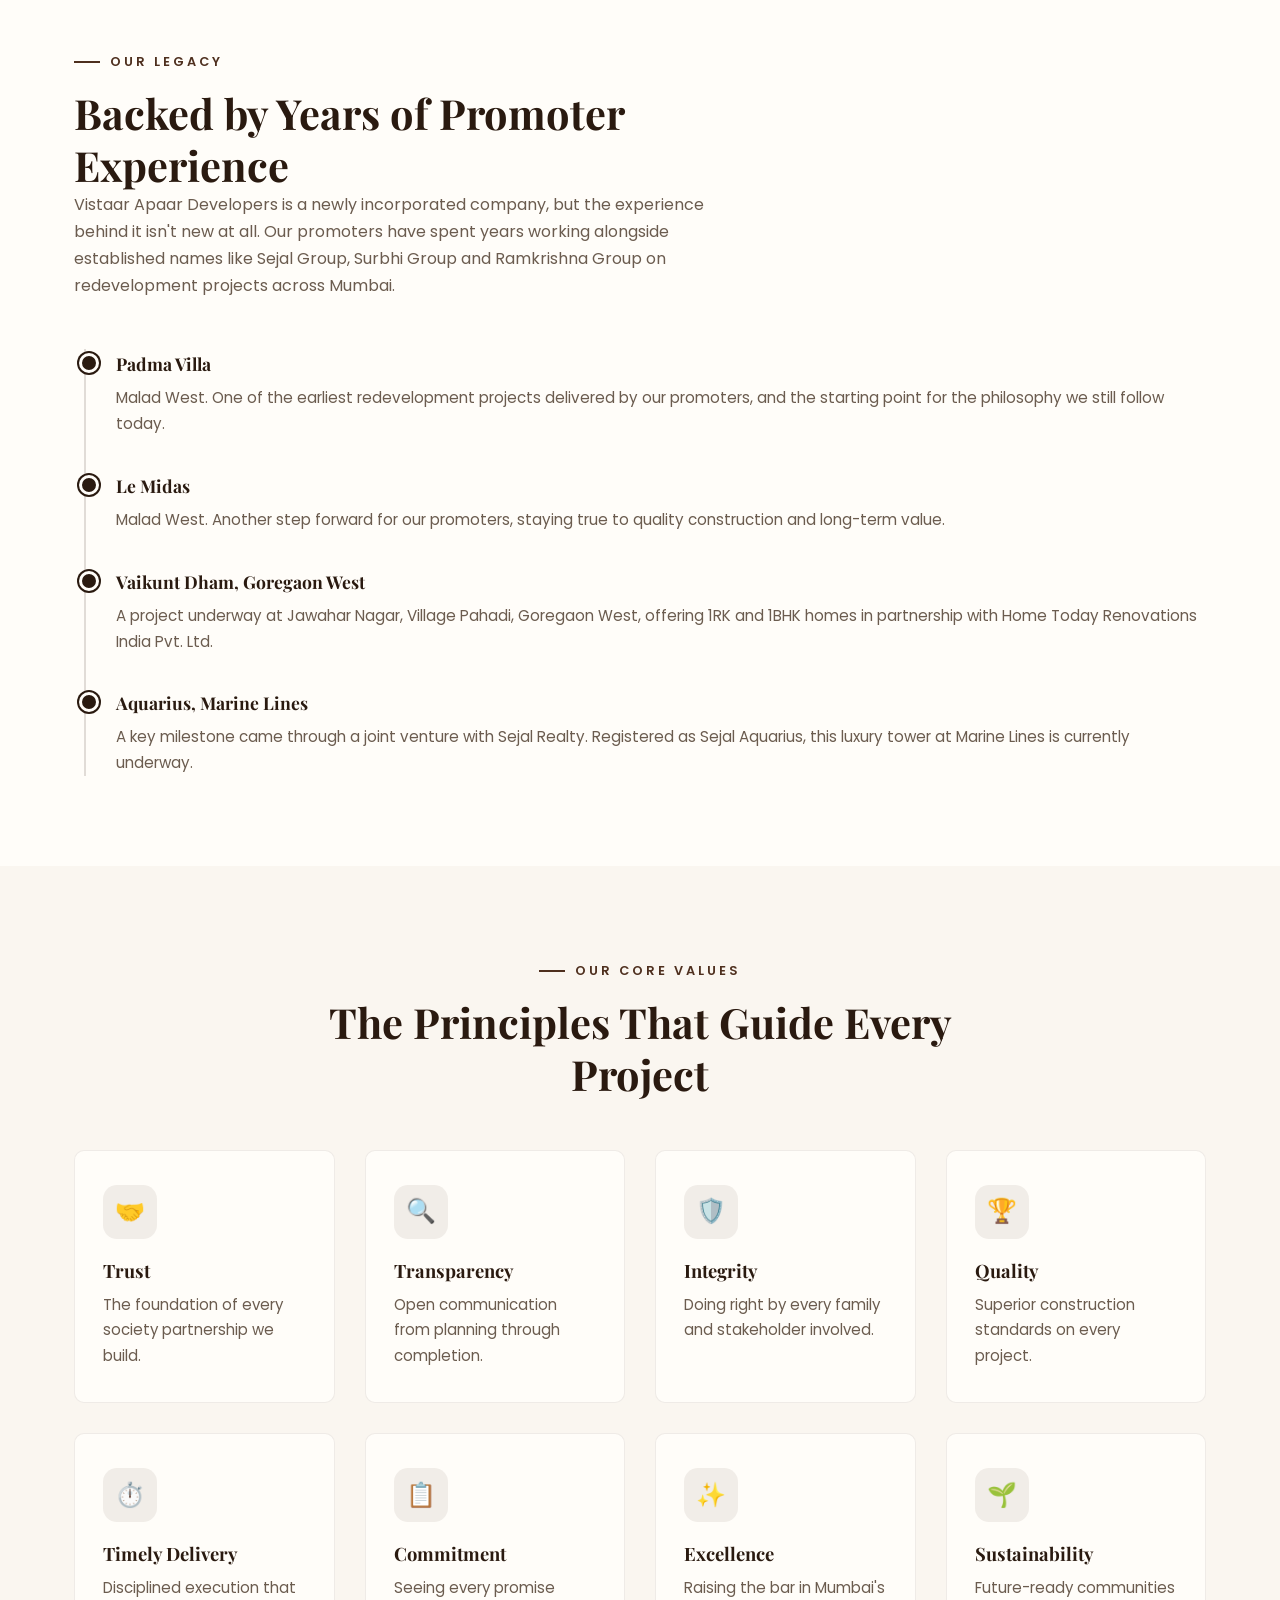
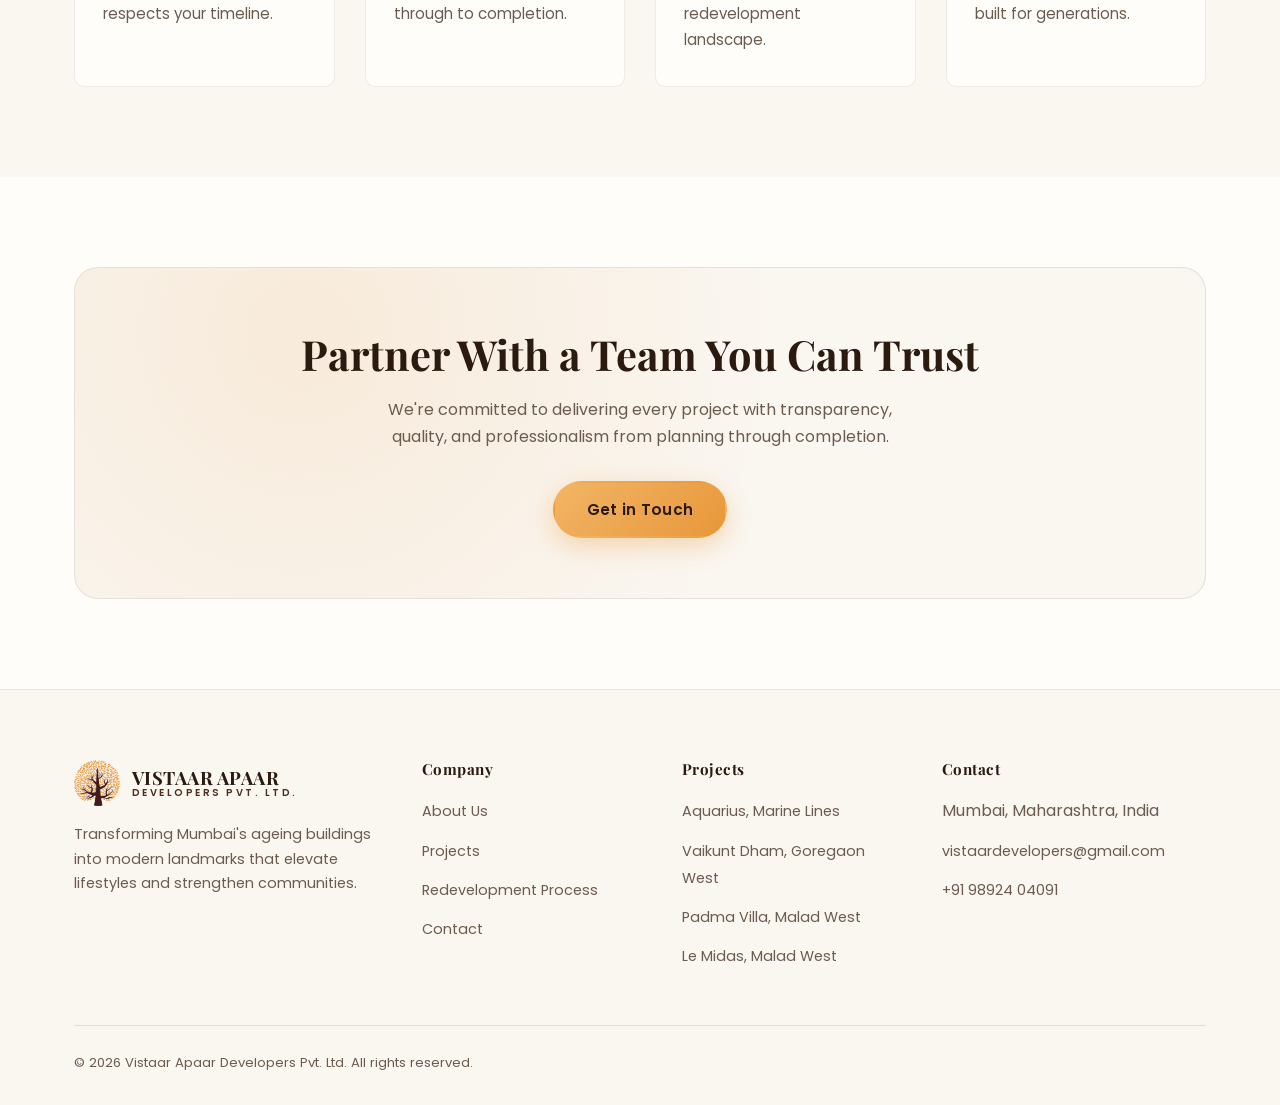
==== commit c497ffc3: "Rework theme to white base with brown content and gold buttons Restyle all large sections (hero, pag" ====
--- a/about.html
+++ b/about.html
@@ -37,7 +37,7 @@
   <div class="container">
     <div class="breadcrumb"><a href="index.html">Home</a> / <span>About Us</span></div>
     <h1>Rooted in Trust. Growing Mumbai's Future.</h1>
-    <p class="lead">Founded by Mr. Manish Sharma, Vistaar Apaar Developers exists to breathe new life into Mumbai's ageing housing societies through transparent, high-quality redevelopment.</p>
+    <p class="lead">Founded by Mr. Manish Sharma, Vistaar Apaar Developers exists to breathe new life into Mumbai's ageing housing societies and tenanted buildings through transparent, high-quality redevelopment.</p>
   </div>
 </section>
 
@@ -48,7 +48,7 @@
       <h2>A Mumbai-Based Redevelopment Company With Deep Roots</h2>
       <p style="margin-top:18px;">Vistaar Apaar Developers is a Mumbai-based redevelopment company. We take ageing buildings and turn them into modern homes that people are proud to live in.</p>
       <p style="margin-top:14px;">The company was set up with one goal in mind: give Mumbai's older housing societies a fresh start, through redevelopment that's sustainable, well-built and, most importantly, honest.</p>
-      <p style="margin-top:14px;">That's really what we do. We work closely with cooperative housing societies across Mumbai and the suburbs, designing homes that bring together good architecture, solid construction and lasting value.</p>
+      <p style="margin-top:14px;">That's really what we do. We work closely with cooperative housing societies and tenanted buildings across Mumbai and the suburbs, designing homes that bring together good architecture, solid construction and lasting value.</p>
     </div>
   </div>
 </section>
@@ -72,24 +72,20 @@
     </div>
     <div class="timeline">
       <div class="timeline-item reveal">
-        <div class="year">2010: Padma Villa</div>
+        <div class="year">Padma Villa</div>
         <p>Malad West. One of the earliest redevelopment projects delivered by our promoters, and the starting point for the philosophy we still follow today.</p>
       </div>
       <div class="timeline-item reveal">
-        <div class="year">2012: Le Midas</div>
+        <div class="year">Le Midas</div>
         <p>Malad West. Another step forward for our promoters, staying true to quality construction and long-term value.</p>
       </div>
       <div class="timeline-item reveal">
-        <div class="year">Mayadevi Building, Goregaon West</div>
+        <div class="year">Vaikunt Dham, Goregaon West</div>
         <p>A project underway at Jawahar Nagar, Village Pahadi, Goregaon West, offering 1RK and 1BHK homes in partnership with Home Today Renovations India Pvt. Ltd.</p>
       </div>
       <div class="timeline-item reveal">
         <div class="year">Aquarius, Marine Lines</div>
-        <p>A key milestone came through a joint venture with Sejal Realty. Registered as Sejal Aquarius and marketed as Passcode Sea &amp; Believe, this luxury tower at Marine Lines is currently underway.</p>
-      </div>
-      <div class="timeline-item reveal">
-        <div class="year">Today: Vistaar Apaar Developers Pvt. Ltd.</div>
-        <p>Together, these projects add up to roughly 2 lakh square feet of development and modern homes for hundreds of families, a legacy that now continues under the Vistaar Apaar name.</p>
+        <p>A key milestone came through a joint venture with Sejal Realty. Registered as Sejal Aquarius, this luxury tower at Marine Lines is currently underway.</p>
       </div>
     </div>
   </div>
@@ -149,8 +145,8 @@
       <div class="footer-col">
         <h4>Projects</h4>
         <ul>
-          <li><a href="projects.html">Passcode Sea &amp; Believe, Marine Lines</a></li>
-          <li><a href="projects.html">Mayadevi Building, Goregaon West</a></li>
+          <li><a href="projects.html">Aquarius, Marine Lines</a></li>
+          <li><a href="projects.html">Vaikunt Dham, Goregaon West</a></li>
           <li><a href="projects.html">Padma Villa, Malad West</a></li>
           <li><a href="projects.html">Le Midas, Malad West</a></li>
         </ul>
--- a/css/style.css
+++ b/css/style.css
@@ -1,6 +1,6 @@
 /* ===========================
    Vistaar Apaar Developers
-   Theme: warm brown + gold, inspired by logo
+   Theme: white base, yellow button highlights, brown content highlights
 =========================== */
 
 :root {
@@ -12,6 +12,8 @@
   --gold-pale: #fbe9d0;
   --cream: #faf6f0;
   --off-white: #fffdf9;
+  --brown-tint: rgba(58,36,24,0.07);
+  --brown-tint-strong: rgba(58,36,24,0.16);
   --text-dark: #2b1d14;
   --text-muted: #6b5c4f;
   --white: #ffffff;
@@ -75,7 +77,7 @@
   font-size: 0.8rem;
   letter-spacing: 3px;
   text-transform: uppercase;
-  color: var(--gold);
+  color: var(--brown);
   font-weight: 600;
   margin-bottom: 14px;
   position: relative;
@@ -89,7 +91,7 @@
   transform: translateY(-50%);
   width: 26px;
   height: 2px;
-  background: var(--gold);
+  background: var(--brown);
 }
 
 .section-head {
@@ -127,12 +129,12 @@
 }
 .btn-outline {
   border-color: var(--gold);
-  color: var(--gold);
+  color: var(--brown-deep);
   background: transparent;
 }
 .btn-outline:hover {
   background: var(--gold);
-  color: var(--white);
+  color: var(--brown-deep);
 }
 .btn-light {
   background: var(--off-white);
@@ -184,7 +186,7 @@
   display: block;
   font-size: 0.62rem;
   letter-spacing: 2.5px;
-  color: var(--gold);
+  color: var(--brown);
   font-weight: 600;
   font-family: var(--font-body);
 }
@@ -205,7 +207,7 @@
 }
 .nav-links a:hover, .nav-links a.active {
   color: var(--brown-deep);
-  background: var(--gold-pale);
+  background: var(--brown-tint);
 }
 .nav-cta { margin-left: 8px; }
 
@@ -231,7 +233,7 @@
   min-height: 92vh;
   display: flex;
   align-items: center;
-  background: linear-gradient(160deg, var(--brown-deep) 0%, var(--brown) 55%, var(--brown-dark) 100%);
+  background: var(--off-white);
   overflow: hidden;
   padding-top: 90px;
 }
@@ -240,8 +242,8 @@
   position: absolute;
   inset: 0;
   background-image:
-    radial-gradient(circle at 85% 20%, rgba(232,151,58,0.25), transparent 45%),
-    radial-gradient(circle at 15% 85%, rgba(232,151,58,0.12), transparent 40%);
+    radial-gradient(circle at 85% 20%, rgba(232,151,58,0.14), transparent 45%),
+    radial-gradient(circle at 15% 85%, rgba(58,36,24,0.05), transparent 40%);
 }
 .hero-leaf-pattern {
   position: absolute;
@@ -250,7 +252,7 @@
   transform: translateY(-50%);
   width: 620px;
   height: 620px;
-  opacity: 0.1;
+  opacity: 0.12;
   background: radial-gradient(circle, var(--gold) 0%, transparent 70%);
   border-radius: 50%;
 }
@@ -274,14 +276,14 @@
 .hero-lead { grid-area: lead; }
 .hero-visual { grid-area: visual; }
 .hero-actions-wrap { grid-area: actions; }
-.hero-title .eyebrow { color: var(--gold-light); }
-.hero-title .eyebrow::before { background: var(--gold-light); }
+.hero-title .eyebrow { color: var(--brown); }
+.hero-title .eyebrow::before { background: var(--brown); }
 .hero h1 {
-  color: var(--off-white);
-}
-.hero h1 span { color: var(--gold-light); }
+  color: var(--brown-deep);
+}
+.hero h1 span { color: var(--gold); }
 .hero p.lead {
-  color: rgba(255,253,249,0.78);
+  color: var(--text-muted);
   font-size: 1.12rem;
   max-width: 520px;
   margin: 0;
@@ -299,8 +301,8 @@
   max-width: 560px;
 }
 .stat-box {
-  background: rgba(255,253,249,0.06);
-  border: 1px solid rgba(232,151,58,0.25);
+  background: var(--brown-tint);
+  border: 1px solid rgba(58,36,24,0.14);
   border-radius: 12px;
   padding: 16px 8px;
   text-align: center;
@@ -309,12 +311,12 @@
   font-family: var(--font-heading);
   font-size: 1.6rem;
   font-weight: 700;
-  color: var(--gold-light);
+  color: var(--brown-deep);
   white-space: nowrap;
 }
 .stat-box .label {
   font-size: 0.72rem;
-  color: rgba(255,253,249,0.65);
+  color: var(--text-muted);
   margin-top: 2px;
 }
 
@@ -328,14 +330,16 @@
   width: 100%;
   max-width: 640px;
   transform: translateY(-70px) scale(1.25);
-  filter: drop-shadow(0 20px 50px rgba(0,0,0,0.45));
+  filter: drop-shadow(0 20px 50px rgba(0,0,0,0.25));
 }
 
 /* ===== Marquee / partners strip ===== */
 .strip {
-  background: var(--brown-deep);
+  background: var(--cream);
   padding: 22px 0;
   overflow: hidden;
+  border-top: 1px solid rgba(58,36,24,0.06);
+  border-bottom: 1px solid rgba(58,36,24,0.06);
 }
 .strip-track {
   display: flex;
@@ -346,7 +350,7 @@
 .strip-track span {
   display: inline-block;
   margin-right: 60px;
-  color: rgba(255,253,249,0.55);
+  color: var(--brown);
   font-family: var(--font-heading);
   font-size: 1.1rem;
   letter-spacing: 1px;
@@ -375,13 +379,13 @@
 .value-card:hover {
   transform: translateY(-6px);
   box-shadow: 0 16px 40px var(--shadow);
-  border-color: var(--gold);
+  border-color: var(--brown);
 }
 .value-icon {
   width: 54px;
   height: 54px;
   border-radius: 14px;
-  background: var(--gold-pale);
+  background: var(--brown-tint);
   display: flex;
   align-items: center;
   justify-content: center;
@@ -403,7 +407,8 @@
   border-radius: 20px;
   overflow: hidden;
   min-height: 420px;
-  background: linear-gradient(135deg, var(--brown), var(--brown-dark));
+  background: var(--cream);
+  border: 1px solid rgba(58,36,24,0.08);
   display: flex;
   align-items: center;
   justify-content: center;
@@ -422,10 +427,10 @@
   padding: 16px 20px;
 }
 .founder-badge .name { font-weight: 700; color: var(--brown-deep); font-family: var(--font-heading); }
-.founder-badge .role { font-size: 0.82rem; color: var(--gold); font-weight: 600; }
+.founder-badge .role { font-size: 0.82rem; color: var(--brown); font-weight: 600; }
 
 .timeline {
-  border-left: 2px solid var(--gold-pale);
+  border-left: 2px solid rgba(58,36,24,0.15);
   margin-left: 10px;
   padding-left: 30px;
 }
@@ -442,9 +447,9 @@
   width: 14px;
   height: 14px;
   border-radius: 50%;
-  background: var(--gold);
+  background: var(--brown-deep);
   border: 3px solid var(--off-white);
-  box-shadow: 0 0 0 2px var(--gold);
+  box-shadow: 0 0 0 2px var(--brown-deep);
 }
 .timeline-item .year {
   font-family: var(--font-heading);
@@ -468,7 +473,7 @@
 }
 .project-media {
   height: 260px;
-  background: linear-gradient(135deg, var(--gold-pale), var(--cream));
+  background: var(--cream);
   display: flex;
   align-items: center;
   justify-content: center;
@@ -525,8 +530,8 @@
   font-family: var(--font-heading);
   font-size: 2.2rem;
   font-weight: 700;
-  color: var(--gold-pale);
-  -webkit-text-stroke: 1.5px var(--gold);
+  color: var(--brown-tint-strong);
+  -webkit-text-stroke: 1.5px var(--brown);
   line-height: 1;
   flex-shrink: 0;
 }
@@ -535,7 +540,8 @@
 
 /* ===== CTA band ===== */
 .cta-band {
-  background: linear-gradient(135deg, var(--brown-deep), var(--brown));
+  background: var(--cream);
+  border: 1px solid rgba(58,36,24,0.1);
   border-radius: 24px;
   padding: 60px;
   text-align: center;
@@ -546,10 +552,10 @@
   content: '';
   position: absolute;
   inset: 0;
-  background: radial-gradient(circle at 20% 20%, rgba(232,151,58,0.18), transparent 50%);
-}
-.cta-band h2 { color: var(--off-white); position: relative; }
-.cta-band p { color: rgba(255,253,249,0.75); max-width: 560px; margin: 16px auto 30px; position: relative; }
+  background: radial-gradient(circle at 20% 20%, rgba(232,151,58,0.12), transparent 50%);
+}
+.cta-band h2 { color: var(--brown-deep); position: relative; }
+.cta-band p { color: var(--text-muted); max-width: 560px; margin: 16px auto 30px; position: relative; }
 .cta-band .btn-primary { position: relative; }
 
 /* ===== Testimonials ===== */
@@ -557,11 +563,11 @@
   background: var(--cream);
   border-radius: var(--radius);
   padding: 34px;
-  border-left: 4px solid var(--gold);
+  border-left: 4px solid var(--brown);
 }
 .testimonial-card p { font-style: italic; color: var(--text-dark); margin-bottom: 18px; }
 .testimonial-who { font-weight: 600; color: var(--brown-deep); font-family: var(--font-heading); }
-.testimonial-who span { display: block; font-size: 0.8rem; color: var(--gold); font-weight: 500; font-family: var(--font-body); }
+.testimonial-who span { display: block; font-size: 0.8rem; color: var(--brown); font-weight: 500; font-family: var(--font-body); }
 
 /* ===== Contact ===== */
 .contact-grid {
@@ -570,12 +576,13 @@
   gap: 50px;
 }
 .contact-info-card {
-  background: linear-gradient(160deg, var(--brown-deep), var(--brown));
+  background: var(--cream);
+  border: 1px solid rgba(58,36,24,0.1);
   border-radius: 20px;
   padding: 44px;
-  color: var(--off-white);
-}
-.contact-info-card h3 { color: var(--off-white); margin-bottom: 24px; }
+  color: var(--text-dark);
+}
+.contact-info-card h3 { color: var(--brown-deep); margin-bottom: 24px; }
 .contact-item {
   display: flex;
   gap: 16px;
@@ -586,15 +593,15 @@
   width: 42px;
   height: 42px;
   border-radius: 10px;
-  background: rgba(232,151,58,0.18);
-  color: var(--gold-light);
+  background: var(--brown-tint);
+  color: var(--brown-deep);
   display: flex;
   align-items: center;
   justify-content: center;
   flex-shrink: 0;
 }
-.contact-item .label { font-size: 0.78rem; color: var(--gold-light); letter-spacing: 1px; text-transform: uppercase; margin-bottom: 4px; }
-.contact-item p, .contact-item a { color: rgba(255,253,249,0.85); font-size: 0.95rem; }
+.contact-item .label { font-size: 0.78rem; color: var(--brown); letter-spacing: 1px; text-transform: uppercase; margin-bottom: 4px; }
+.contact-item p, .contact-item a { color: var(--text-dark); font-size: 0.95rem; }
 
 .contact-form {
   background: var(--off-white);
@@ -628,7 +635,7 @@
 }
 .form-group input:focus, .form-group textarea:focus, .form-group select:focus {
   outline: none;
-  border-color: var(--gold);
+  border-color: var(--brown);
   background: var(--off-white);
 }
 .form-group textarea { resize: vertical; min-height: 120px; }
@@ -644,32 +651,33 @@
 
 /* ===== Footer ===== */
 .site-footer {
-  background: var(--brown-deep);
-  color: rgba(255,253,249,0.7);
+  background: var(--cream);
+  color: var(--text-muted);
   padding: 70px 0 30px;
+  border-top: 1px solid rgba(58,36,24,0.08);
 }
 .footer-top {
   display: grid;
   grid-template-columns: 1.4fr 1fr 1fr 1.2fr;
   gap: 40px;
   padding-bottom: 44px;
-  border-bottom: 1px solid rgba(255,253,249,0.1);
-}
-.footer-brand .brand-text .name { color: var(--off-white); }
-.footer-brand p { margin-top: 16px; font-size: 0.9rem; max-width: 300px; color: rgba(255,253,249,0.55); }
-.footer-col h4 { color: var(--gold-light); font-size: 0.95rem; margin-bottom: 18px; letter-spacing: 0.5px; }
+  border-bottom: 1px solid rgba(58,36,24,0.12);
+}
+.footer-brand .brand-text .name { color: var(--brown-deep); }
+.footer-brand p { margin-top: 16px; font-size: 0.9rem; max-width: 300px; color: var(--text-muted); }
+.footer-col h4 { color: var(--brown-deep); font-size: 0.95rem; margin-bottom: 18px; letter-spacing: 0.5px; }
 .footer-col ul li { margin-bottom: 12px; }
-.footer-col ul li a { font-size: 0.9rem; color: rgba(255,253,249,0.65); transition: color var(--transition); }
-.footer-col ul li a:hover { color: var(--gold-light); }
+.footer-col ul li a { font-size: 0.9rem; color: var(--text-muted); transition: color var(--transition); }
+.footer-col ul li a:hover { color: var(--brown); }
 .footer-social { display: flex; gap: 12px; margin-top: 18px; }
 .footer-social a {
   width: 38px; height: 38px;
   border-radius: 50%;
-  background: rgba(255,253,249,0.08);
+  background: var(--brown-tint);
   display: flex; align-items: center; justify-content: center;
   transition: all var(--transition);
 }
-.footer-social a:hover { background: var(--gold); color: var(--brown-deep); }
+.footer-social a:hover { background: var(--brown-deep); color: var(--gold-light); }
 .footer-bottom {
   display: flex;
   justify-content: space-between;
@@ -679,42 +687,43 @@
   flex-wrap: wrap;
   gap: 10px;
 }
-.footer-bottom a:hover { color: var(--gold-light); }
+.footer-bottom a:hover { color: var(--brown); }
 
 /* ===== Page hero (inner pages) ===== */
 .page-hero {
-  background: linear-gradient(160deg, var(--brown-deep), var(--brown));
+  background: var(--cream);
   padding: 170px 0 90px;
   position: relative;
   overflow: hidden;
+  border-bottom: 1px solid rgba(58,36,24,0.08);
 }
 .page-hero::before {
   content: '';
   position: absolute;
   right: -100px; top: -100px;
   width: 400px; height: 400px;
-  background: radial-gradient(circle, rgba(232,151,58,0.15), transparent 70%);
+  background: radial-gradient(circle, rgba(232,151,58,0.14), transparent 70%);
   border-radius: 50%;
 }
-.page-hero h1 { color: var(--off-white); position: relative; }
+.page-hero h1 { color: var(--brown-deep); position: relative; }
 .breadcrumb {
   position: relative;
   display: flex;
   gap: 8px;
   align-items: center;
   font-size: 0.85rem;
-  color: rgba(255,253,249,0.6);
+  color: var(--text-muted);
   margin-bottom: 16px;
 }
-.breadcrumb a:hover { color: var(--gold-light); }
-.page-hero p.lead { color: rgba(255,253,249,0.75); max-width: 600px; margin-top: 16px; position: relative; }
+.breadcrumb a:hover { color: var(--brown); }
+.page-hero p.lead { color: var(--text-muted); max-width: 600px; margin-top: 16px; position: relative; }
 
 /* ===== Utilities ===== */
 .text-center { text-align: center; }
 .mt-40 { margin-top: 40px; }
 .badge-pill {
   display: inline-block;
-  background: var(--gold-pale);
+  background: var(--brown-tint);
   color: var(--brown-deep);
   padding: 6px 16px;
   border-radius: 30px;
@@ -742,8 +751,8 @@
   pointer-events: none;
 }
 .intro-logo {
-  width: 340px;
-  max-width: 70vw;
+  width: clamp(340px, 32vw, 640px);
+  max-width: 80vw;
   opacity: 0;
   transform: scale(0.75) translateY(10px);
   animation: introLogoIn 1.1s cubic-bezier(0.16, 1, 0.3, 1) forwards 0.15s;
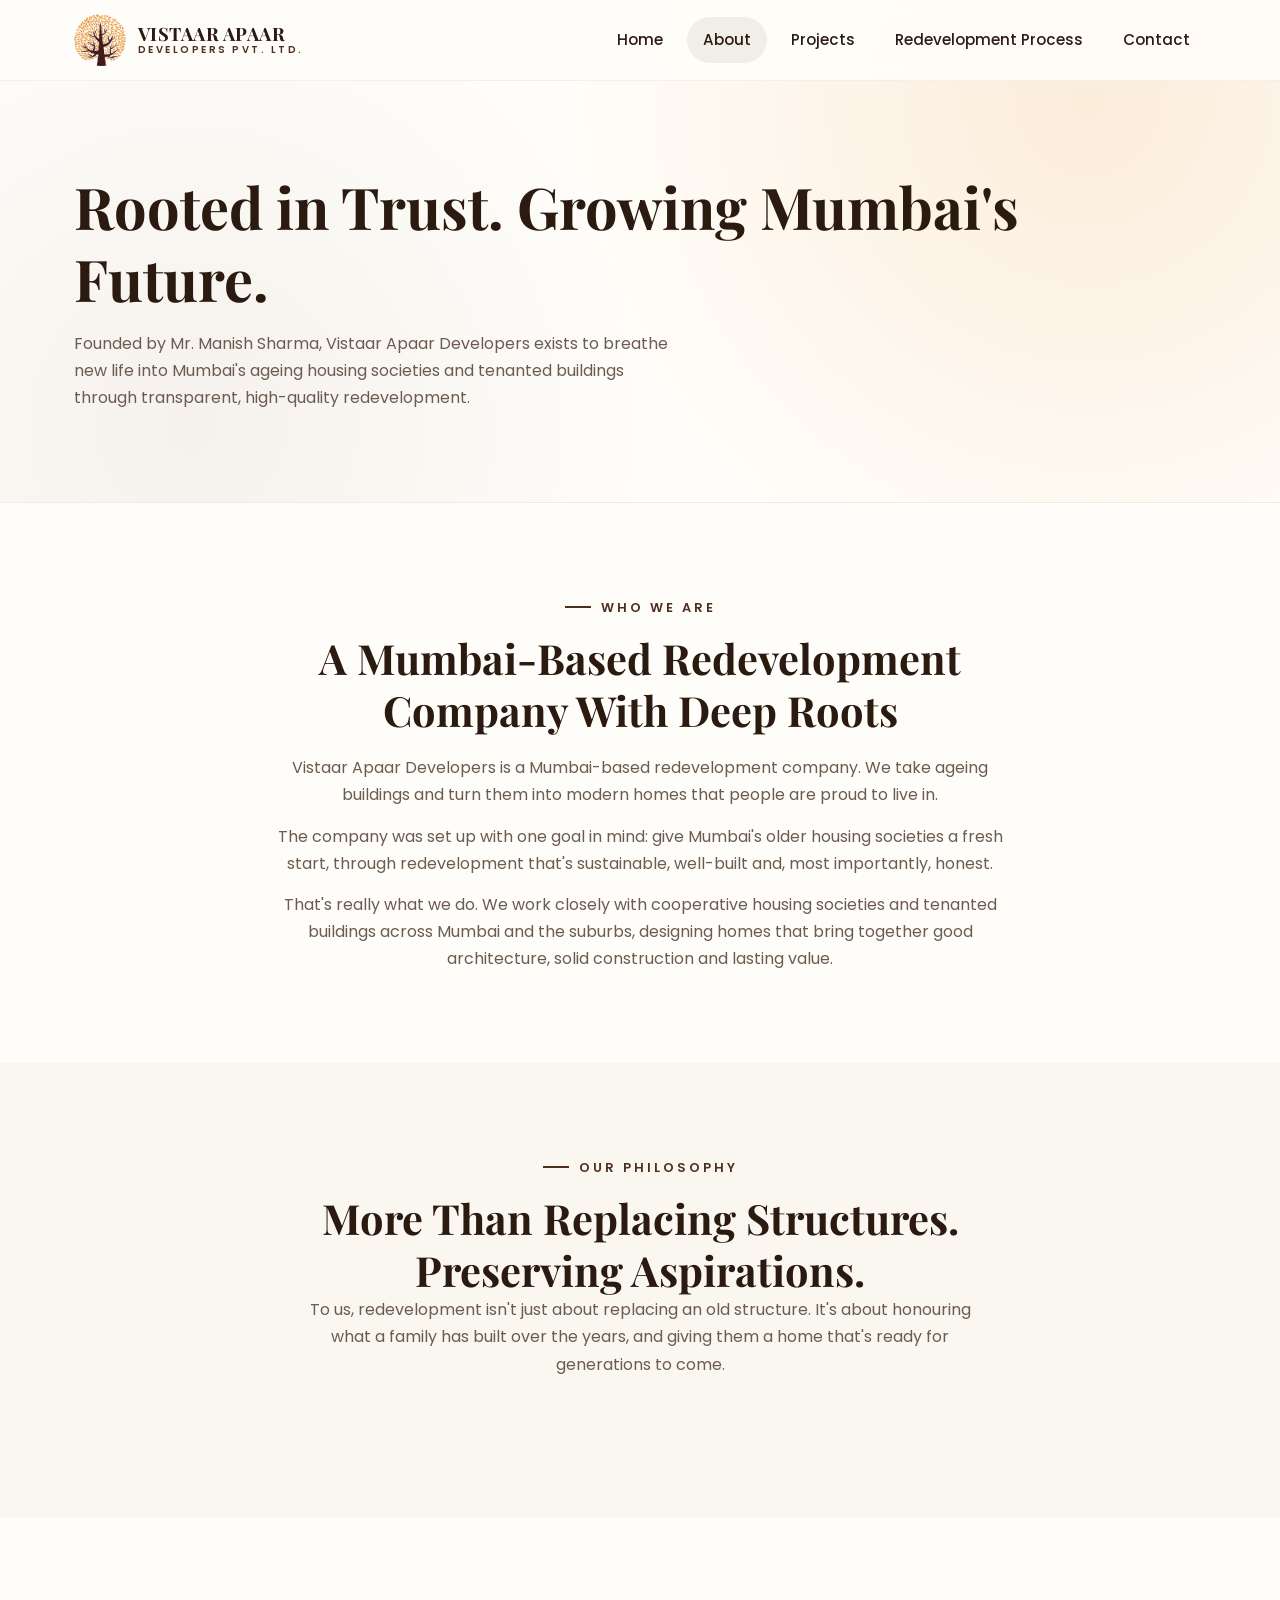
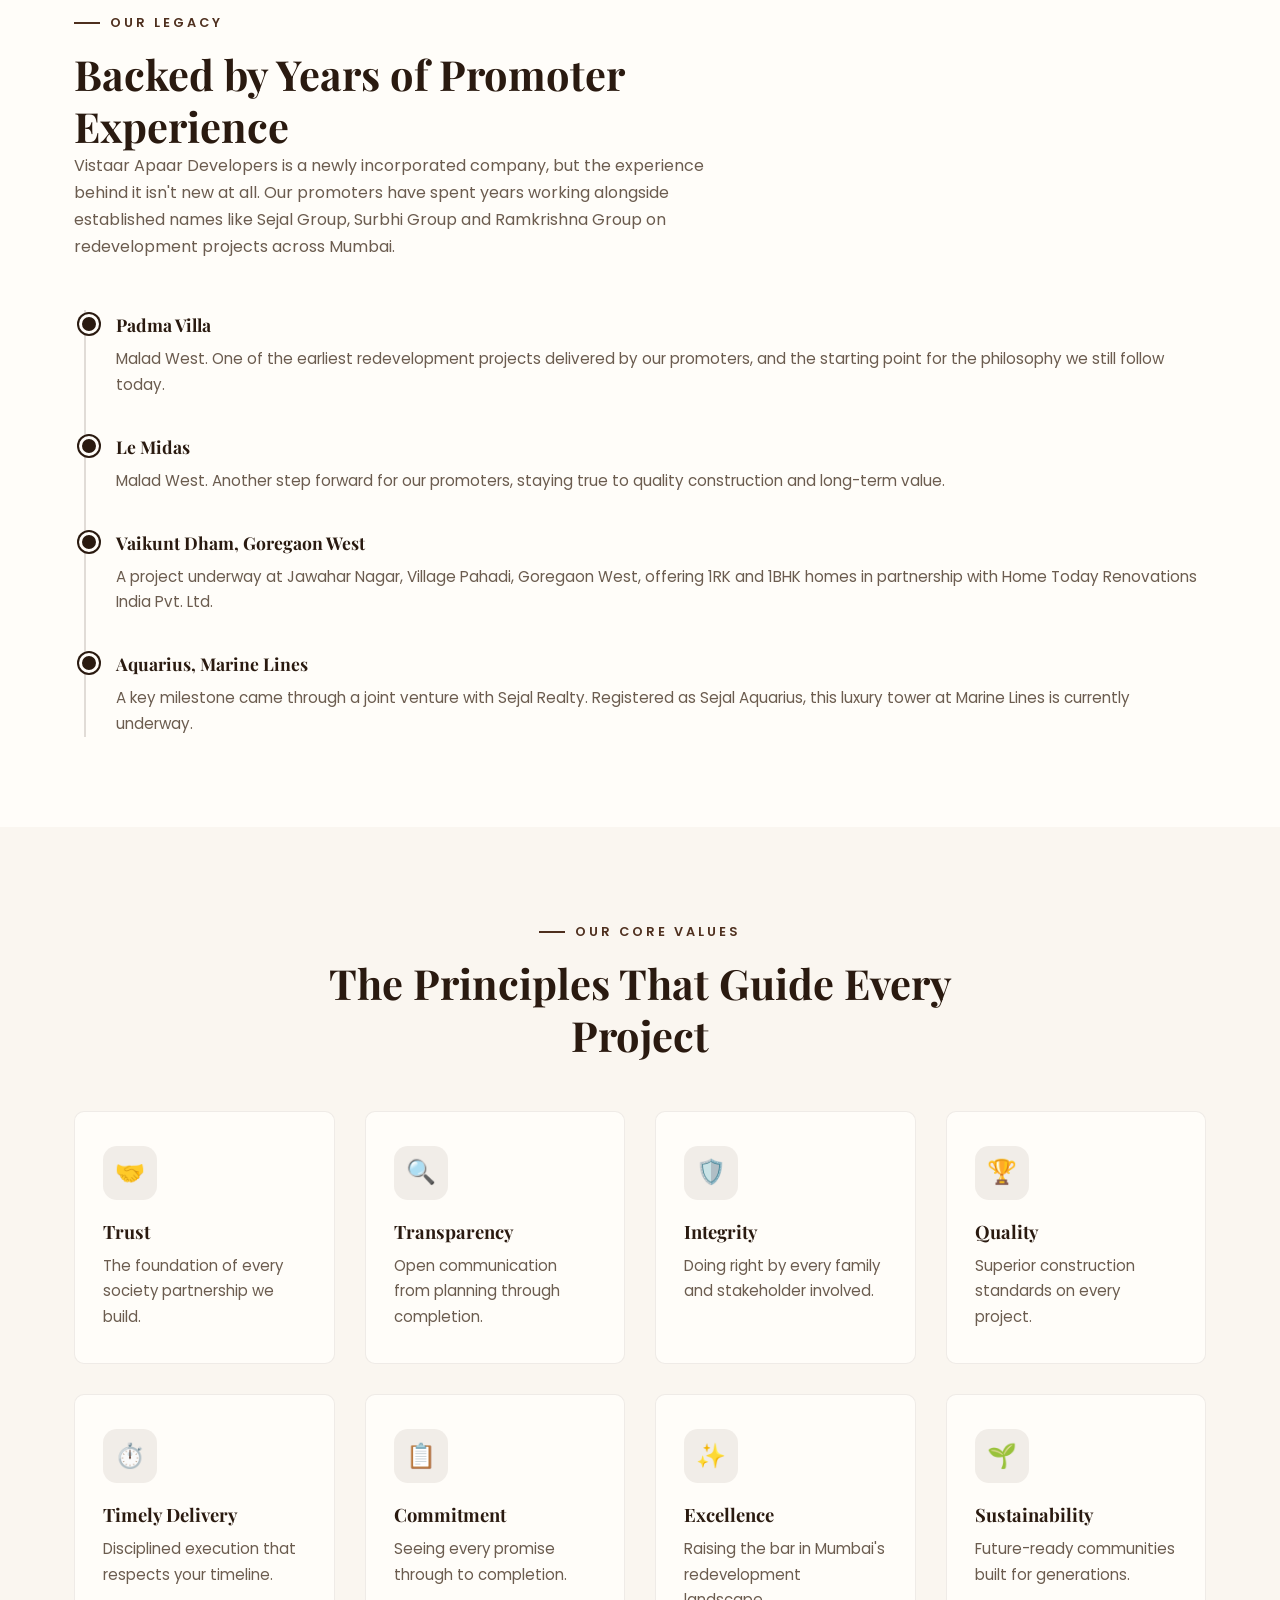
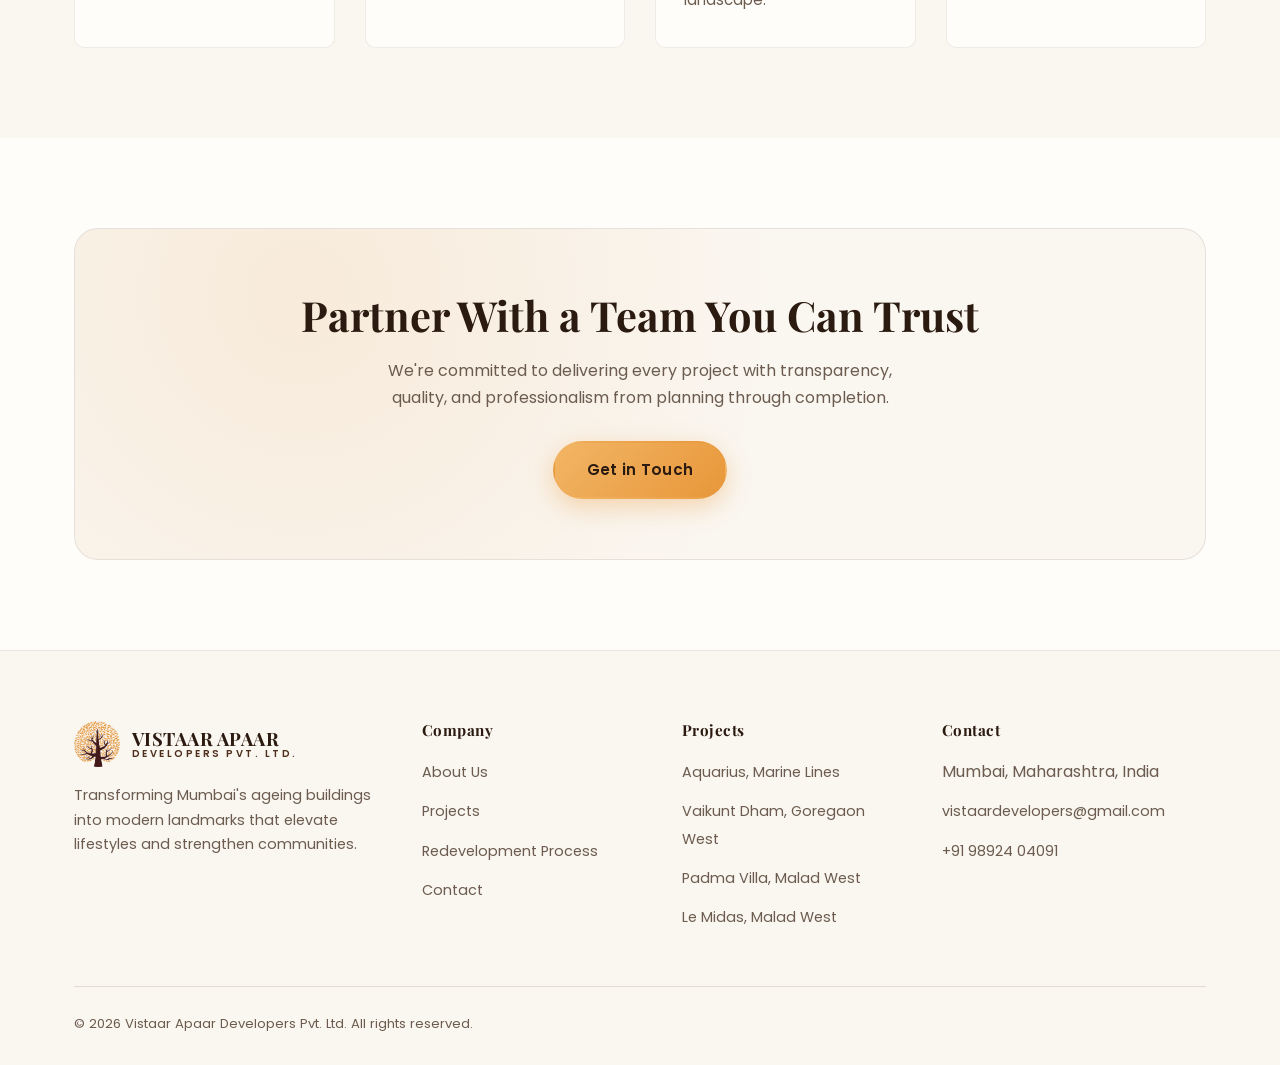
==== commit 2dd37fb4: "Match inner-page hero tint to home hero, remove breadcrumbs Give About, Projects, Process and Contac" ====
--- a/about.html
+++ b/about.html
@@ -35,7 +35,6 @@
 
 <section class="page-hero">
   <div class="container">
-    <div class="breadcrumb"><a href="index.html">Home</a> / <span>About Us</span></div>
     <h1>Rooted in Trust. Growing Mumbai's Future.</h1>
     <p class="lead">Founded by Mr. Manish Sharma, Vistaar Apaar Developers exists to breathe new life into Mumbai's ageing housing societies and tenanted buildings through transparent, high-quality redevelopment.</p>
   </div>
--- a/css/style.css
+++ b/css/style.css
@@ -691,7 +691,7 @@
 
 /* ===== Page hero (inner pages) ===== */
 .page-hero {
-  background: var(--cream);
+  background: var(--off-white);
   padding: 170px 0 90px;
   position: relative;
   overflow: hidden;
@@ -700,10 +700,10 @@
 .page-hero::before {
   content: '';
   position: absolute;
-  right: -100px; top: -100px;
-  width: 400px; height: 400px;
-  background: radial-gradient(circle, rgba(232,151,58,0.14), transparent 70%);
-  border-radius: 50%;
+  inset: 0;
+  background-image:
+    radial-gradient(circle at 85% 20%, rgba(232,151,58,0.16), transparent 45%),
+    radial-gradient(circle at 15% 85%, rgba(58,36,24,0.05), transparent 40%);
 }
 .page-hero h1 { color: var(--brown-deep); position: relative; }
 .breadcrumb {
